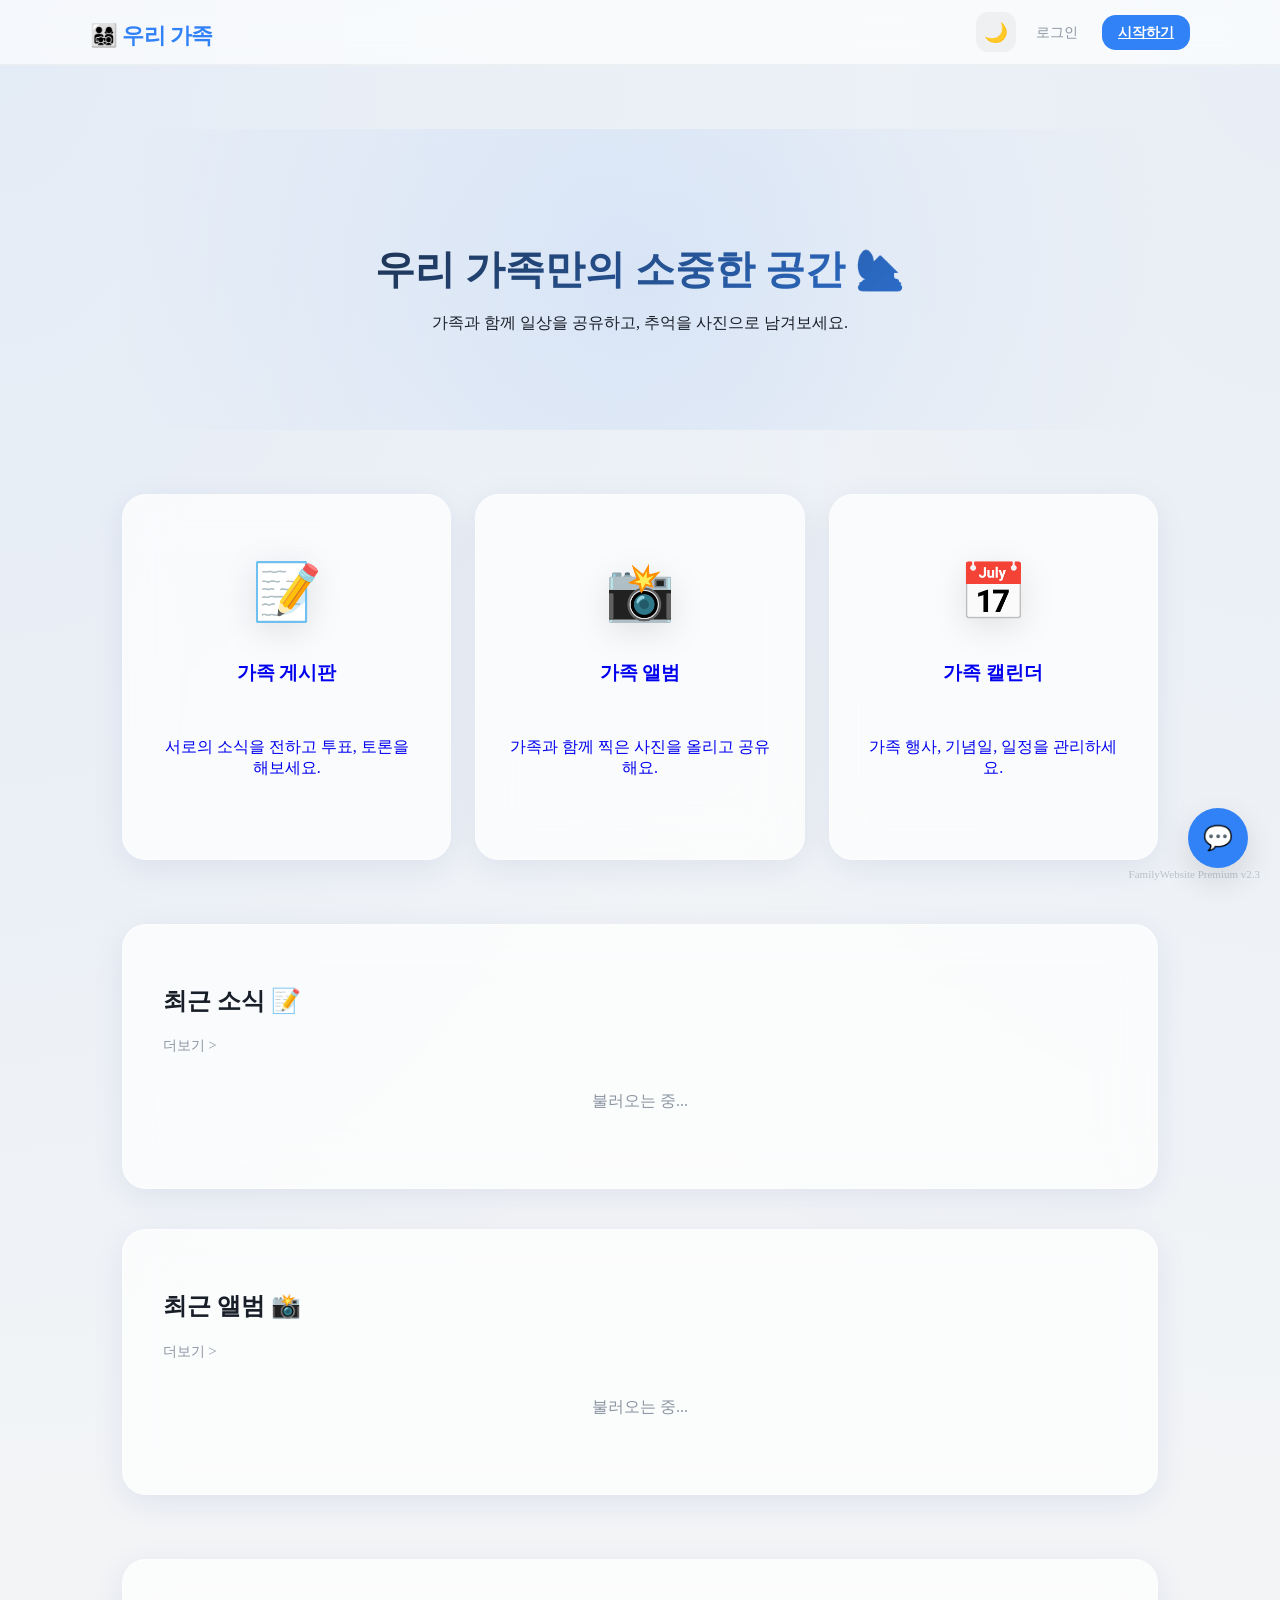
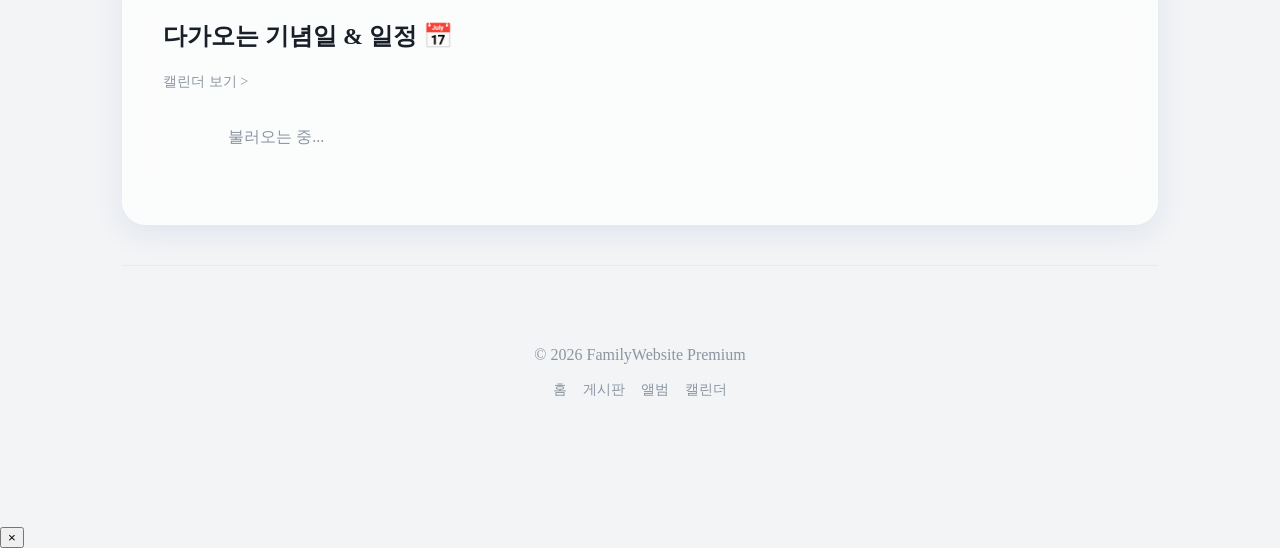
==== static/index.html @ 24b435a5 "UI: 전체적인 여백 및 레이아웃 개선 (Increased margins and padding for better UI spacing)" ====
<!DOCTYPE html>
<html lang="ko">
<head>
    <meta charset="UTF-8">
    <meta name="viewport" content="width=device-width, initial-scale=1.0">
    <script>
        (function() {
            const savedTheme = localStorage.getItem('theme');
            const systemTheme = window.matchMedia('(prefers-color-scheme: dark)').matches ? 'dark' : 'light';
            document.documentElement.setAttribute('data-theme', savedTheme || systemTheme);
        })();
    </script>
    <title>👨‍👩‍👧‍👦 우리 가족 - 메인</title>
    <link rel="stylesheet" href="style.css?v=2.3">

    <link rel="manifest" href="/manifest.json">
    <meta name="theme-color" content="#3182f6">
    <script src="api.js"></script>
    <script src="components.js" defer></script>
</head>

<body>
    <div id="header-placeholder"></div>


    <div class="page-content-wrapper">
        <main class="toss-main">
            <!-- Hero Section -->
            <section class="hero-banner">
                <h1>우리 가족만의 소중한 공간 🏡</h1>
                <p>가족과 함께 일상을 공유하고, 추억을 사진으로 남겨보세요.</p>
            </section>

            <!-- Feature Quick Links -->
            <section class="feature-grid mb-64">
                <a href="/board.html" class="feature-card">
                    <span class="feature-icon">📝</span>
                    <h3>가족 게시판</h3>
                    <p>서로의 소식을 전하고 투표, 토론을 해보세요.</p>
                </a>
                <a href="/album.html" class="feature-card">
                    <span class="feature-icon">📸</span>
                    <h3>가족 앨범</h3>
                    <p>가족과 함께 찍은 사진을 올리고 공유해요.</p>
                </a>
                <a href="/calendar.html" class="feature-card">
                    <span class="feature-icon">📅</span>
                    <h3>가족 캘린더</h3>
                    <p>가족 행사, 기념일, 일정을 관리하세요.</p>
                </a>
            </section>

            <!-- Dynamic Content Previews -->
            <div class="home-dynamic-row mb-64">
                <!-- Recent Posts -->
                <section class="content-section">
                    <div class="section-header">
                        <h2>최근 소식 📝</h2>
                        <a href="/board.html" class="subtle-link">더보기 ></a>
                    </div>
                    <div id="recent-posts-list" class="post-list">
                        <!-- JS injected -->
                        <p style="color: var(--color-text-tertiary); text-align: center; padding: 20px;">불러오는 중...</p>
                    </div>
                </section>

                <!-- Recent Photos -->
                <section class="content-section">
                    <div class="section-header">
                        <h2>최근 앨범 📸</h2>
                        <a href="/album.html" class="subtle-link">더보기 ></a>
                    </div>
                    <div id="recent-photos-grid">
                        <!-- JS injected -->
                        <p style="grid-column: span 2; color: var(--color-text-tertiary); text-align: center; padding: 20px;">불러오는 중...</p>
                    </div>
                </section>
            </div>

            <!-- Upcoming Anniversaries Section -->
            <section class="content-section section-upcoming">
                <div class="section-header">
                    <h2>다가오는 기념일 & 일정 📅</h2>
                    <a href="/calendar.html" class="subtle-link">캘린더 보기 ></a>
                </div>
                <div id="upcoming-list" style="display: grid; grid-template-columns: repeat(auto-fill, minmax(200px, 1fr)); gap: 16px;">
                    <!-- JS injected -->
                    <p style="color: var(--color-text-tertiary); text-align: center; padding: 20px;">불러오는 중...</p>
                </div>
            </section>
        </main>
        <div id="footer-placeholder"></div>
    </div>


    <script>
        async function loadHomePreviews() {
            try {
                // Load recent posts
                const postsData = await api.get('/posts?page=1');
                const postsList = document.getElementById('recent-posts-list');
                postsList.innerHTML = '';
                postsData.posts.slice(0, 3).forEach(post => {
                    const postItem = document.createElement('a');
                    postItem.href = `/post.html?id=${post.id}`;
                    postItem.className = 'post-item';
                    postItem.style.padding = '12px 16px';
                    postItem.innerHTML = `
                        <div style="font-weight: 600; font-size: 0.95rem; color: var(--color-text-primary);">${post.title}</div>
                        <div style="font-size: 0.8rem; color: var(--color-text-tertiary); margin-top: 4px;">${post.author_nickname} · 댓글 ${post.comments ? post.comments.length : 0}</div>
                    `;
                    postsList.appendChild(postItem);
                });
                if (postsData.posts.length === 0) postsList.innerHTML = '<p style="text-align:center; color:var(--color-text-tertiary);">게시글이 없습니다.</p>';

                // Load recent photos
                const photosData = await api.get('/photos');
                const photosGrid = document.getElementById('recent-photos-grid');
                photosGrid.innerHTML = '';
                photosData.slice(0, 4).forEach(photo => {
                    const img = document.createElement('div');
                    img.style.cssText = `
                        background-image: url('${photo.url}');
                        background-size: cover;
                        background-position: center;
                        height: 120px;
                        border-radius: 12px;
                        box-shadow: var(--shadow-sm);
                    `;
                    photosGrid.appendChild(img);
                });
                if (photosData.length === 0) photosGrid.innerHTML = '<p style="grid-column: span 2; text-align:center; color:var(--color-text-tertiary);">사진이 없습니다.</p>';

                // Load upcoming anniversaries
                const upcomingData = await api.get('/upcoming');
                const upcomingList = document.getElementById('upcoming-list');
                upcomingList.innerHTML = '';
                
                upcomingData.forEach(item => {
                    const card = document.createElement('div');
                    card.className = 'upcoming-card';
                    
                    const dateObj = new Date(item.date);
                    const formattedDate = `${dateObj.getMonth() + 1}월 ${dateObj.getDate()}일`;
                    const dayName = ['일', '월', '화', '수', '목', '금', '토'][dateObj.getDay()];
                    
                    const typeIcon = item.type === 'anniversary' ? '🎂' : '📌';
                    const typeColor = item.type === 'anniversary' ? 'var(--color-red)' : 'var(--color-primary)';
                    const typeLabel = item.type === 'anniversary' ? '기념일' : '일정';
                    const labelClass = item.type === 'anniversary' ? 'label-anniv' : 'label-event';

                    card.innerHTML = `
                        <div class="flex-between">
                            <span class="type-label ${labelClass}">${typeLabel}</span>
                            <span class="upcoming-date">${formattedDate} (${dayName})</span>
                        </div>
                        <div class="upcoming-title">${typeIcon} ${item.title}</div>
                    `;
                    upcomingList.appendChild(card);
                });
                if (upcomingData.length === 0) upcomingList.innerHTML = '<p style="grid-column: 1/-1; text-align:center; color:var(--color-text-tertiary);">다가오는 일정이 없습니다.</p>';

            } catch (error) {
                console.error('Home preview load failed:', error);
            }
        }

        document.addEventListener('DOMContentLoaded', loadHomePreviews);
    </script>
    <script src="auth.js"></script>
    <script src="chatbot.js"></script>
    <script src="shared.js?v=2.3"></script>
    <script>
        if ('serviceWorker' in navigator) {
            window.addEventListener('load', () => {
                navigator.serviceWorker.register('/sw.js').then(reg => {
                    console.log('SW registered:', reg);
                }).catch(err => {
                    console.log('SW reg failed:', err);
                });
            });
        }
    </script>
</body>
</html>
---- static/style.css ----
/* 
  👨‍👩‍👧‍👦 우리 가족 - Premium Toss-Style Design System (Enhanced Glassmorphism)
  Centralized design tokens for consistency and premium aesthetics.
*/

:root {
    /* Colors - Toss Inspired */
    --color-primary: #3182f6;
    --color-primary-hover: #1b64da;
    --color-primary-light: rgba(49, 130, 246, 0.1);
    
    --color-text-primary: #191f28;
    --color-text-secondary: #4e5968;
    --color-text-tertiary: #8b95a1;
    --color-text-quaternary: #b0b8c1;
    
    --color-bg-base: #f2f4f6;
    --color-bg-card: rgba(255, 255, 255, 0.7);
    --color-bg-header: rgba(255, 255, 255, 0.65);
    --color-bg-input: rgba(249, 250, 251, 0.8);
    --color-bg-chat-messages: rgba(248, 250, 252, 0.8);
    
    --color-border-light: rgba(0, 0, 0, 0.04);
    --color-border-medium: rgba(0, 0, 0, 0.08);
    --color-border-glass: rgba(255, 255, 255, 0.5);
    
    --color-red: #f04452;
    --color-green: #37b24d;

    /* Glassmorphism Props */
    --glass-blur: 24px;
    --glass-shadow: 0 8px 32px 0 rgba(31, 38, 135, 0.08);
    --glass-border: 1px solid rgba(255, 255, 255, 0.4);

    /* Shadows */
    --shadow-sm: 0 2px 4px rgba(0, 0, 0, 0.05);
    --shadow-md: 0 8px 16px rgba(0, 0, 0, 0.08);
    --shadow-lg: 0 12px 32px rgba(0, 0, 0, 0.12);

    /* Radii */
    --radius-sm: 8px;
    --radius-md: 14px;
    --radius-lg: 24px;
    --radius-full: 9999px;

    /* Spacing */
    --spacing-xs: 4px;
    --spacing-sm: 8px;
    --spacing-md: 24px;
    --spacing-lg: 32px;
    --spacing-xl: 64px;

    /* Transitions */
    --transition-base: all 0.2s cubic-bezier(0.4, 0, 0.2, 1);
    --transition-smooth: all 0.4s cubic-bezier(0.2, 0.8, 0.2, 1);
    --transition-theme: background 0.4s ease, border-color 0.4s ease, color 0.4s ease;
}

/* Theme Selectors */
[data-theme='dark'] {
    color-scheme: dark;
    --color-text-primary: #f2f4f6;

    --color-text-secondary: #adb5bd;
    --color-text-tertiary: #8b95a1;
    --color-text-quaternary: #4e5968;
    
    --color-bg-base: #0f1012;
    --color-bg-card: #1c1d21;
    --color-bg-header: rgba(15, 16, 18, 0.85);
    --color-bg-input: #27282b;
    --color-bg-chat-messages: #1c1d21;
    --color-bg-alt: #2c2d31;
    
    --color-border-light: rgba(255, 255, 255, 0.08);
    --color-border-medium: rgba(255, 255, 255, 0.12);
    --color-border-glass: rgba(255, 255, 255, 0.1);

    
    --glass-border: 1px solid rgba(255, 255, 255, 0.08);
    --glass-shadow: 0 8px 32px 0 rgba(0, 0, 0, 0.4);

    --shadow-sm: 0 2px 4px rgba(0, 0, 0, 0.3);
    --shadow-md: 0 12px 24px rgba(0, 0, 0, 0.5);
    --shadow-lg: 0 20px 48px rgba(0, 0, 0, 0.6);

    --color-bg-alt: #1c1d21;
}


body {
    font-family: 'Pretendard', -apple-system, BlinkMacSystemFont, inherit;
    margin: 0;
    color: var(--color-text-primary);
    background-color: var(--color-bg-base);
    background-image: 
        radial-gradient(at 0% 0%, rgba(49, 130, 246, 0.08) 0px, transparent 50%),
        radial-gradient(at 100% 0%, rgba(49, 130, 246, 0.05) 0px, transparent 50%);
    min-height: 100vh;
    display: flex;
    flex-direction: column;
    transition: var(--transition-theme);
}

/* --- Glassmorphism Effect --- */
.glass {
    background-color: var(--color-bg-card);
    backdrop-filter: blur(var(--glass-blur));
    -webkit-backdrop-filter: blur(var(--glass-blur));
    border: var(--glass-border);
    box-shadow: var(--glass-shadow);
}

.content-section {
    padding: 40px;
    margin-bottom: 40px;
}

.content-section, .feature-card, .post-item, .modal-content, .chatbot-window, .upcoming-card {
    background-color: var(--color-bg-card) !important;
    backdrop-filter: blur(var(--glass-blur));
    -webkit-backdrop-filter: blur(var(--glass-blur));
    border: var(--glass-border);
    box-shadow: var(--glass-shadow);
    border-radius: var(--radius-lg);
    transition: var(--transition-smooth);
}


/* --- Layout Components --- */
.page-content-wrapper {
    width: 100%;
    max-width: 1100px;
    margin: 0 auto;
    padding: var(--spacing-xl) var(--spacing-lg);
    flex: 1; /* Pushes footer down */
    box-sizing: border-box;
}

.toss-header {
    position: sticky;
    top: 0;
    background-color: var(--color-bg-header);
    backdrop-filter: blur(20px);
    -webkit-backdrop-filter: blur(20px);
    border-bottom: 1px solid var(--color-border-light);
    height: 64px;
    display: flex;
    align-items: center;
    z-index: 1000;
}

.toss-header.scrolled {
    box-shadow: 0 4px 12px rgba(0, 0, 0, 0.05);
    background-color: var(--color-bg-header);
    border-bottom: 1px solid var(--color-border-medium);
}

[data-theme='dark'] .toss-header.scrolled {
    box-shadow: 0 4px 12px rgba(0, 0, 0, 0.3);
}


.header-inner {
    width: 100%;
    max-width: 1100px;
    margin: 0 auto;
    padding: 0 var(--spacing-md);
    display: flex;
    justify-content: space-between;
    align-items: center;
}

.logo a {
    font-size: 1.4rem;
    font-weight: 800;
    color: var(--color-primary);
    text-decoration: none;
    letter-spacing: -0.03em;
}

/* --- UI Components --- */
.hero-banner {
    padding: 80px 32px;
    text-align: center;
    margin-bottom: 64px;
    border-radius: var(--radius-lg);
    background: radial-gradient(circle at center, var(--color-primary-light), transparent);
}

.hero-banner h1 {
    font-size: 2.5rem;
    margin-bottom: 16px;
    background: linear-gradient(135deg, var(--color-text-primary) 0%, var(--color-primary) 100%);
    background-clip: text;
    -webkit-background-clip: text;
    -webkit-text-fill-color: transparent;
}

.section-header-border {
    margin-bottom: 32px;
    border-bottom: 1px solid var(--color-border-light);
    padding-bottom: 24px;
}

.album-grid {
    display: grid;
    grid-template-columns: repeat(auto-fill, minmax(280px, 1fr));
    gap: 24px;
}

.feature-grid {
    display: grid;
    grid-template-columns: repeat(3, 1fr);
    gap: 24px;
}

.feature-card {
    padding: var(--spacing-xl) var(--spacing-lg);
    text-align: center;
    text-decoration: none;
    display: flex;
    flex-direction: column;
    align-items: center;
    gap: 16px;
}

.feature-card:hover {
    transform: translateY(-10px) scale(1.02);
    box-shadow: var(--shadow-lg);
    background-color: var(--color-primary-light) !important;
}


.feature-icon {
    font-size: 3.5rem;
    filter: drop-shadow(0 8px 16px rgba(0,0,0,0.1));
}

.toss-button {
    padding: 14px 28px;
    border-radius: var(--radius-md);
    font-weight: 700;
    cursor: pointer;
    transition: var(--transition-base);
    border: none;
    font-size: 1rem;
}

.toss-button.primary {
    background-color: var(--color-primary);
    color: #ffffff !important;
}

.toss-button.primary:hover {
    background-color: var(--color-primary-hover);
    transform: translateY(-2px);
    box-shadow: 0 4px 12px var(--color-primary-light);
}


.post-item {
    padding: 20px 24px;
    margin-bottom: 12px;
    display: block;
    text-decoration: none;
    color: inherit;
}

.post-item:hover {
    transform: translateX(8px);
    background-color: var(--color-primary-light) !important;
}


/* --- Chatbot Premium --- */
.chatbot-toggler {
    position: fixed;
    bottom: 32px;
    right: 32px;
    width: 60px;
    height: 60px;
    background: var(--color-primary);
    border-radius: 50%;
    box-shadow: var(--shadow-lg);
    display: flex;
    align-items: center;
    justify-content: center;
    cursor: pointer;
    z-index: 1001;
    transition: var(--transition-smooth);
    border: none;
    font-size: 1.5rem;
}

.chatbot-toggler:hover {
    transform: scale(1.1) rotate(5deg);
}

.chatbot-window {
    position: fixed;
    bottom: 100px;
    right: 32px;
    width: 380px;
    height: 520px;
    z-index: 1002;
    display: flex;
    flex-direction: column;
    overflow: hidden;
    background-color: var(--color-bg-card);
    border-radius: var(--radius-lg);
    border: var(--glass-border);
    box-shadow: var(--shadow-lg);
}

.chat-header {
    padding: 16px 20px;
    background-color: var(--color-primary);
    color: white;
    display: flex;
    justify-content: space-between;
    align-items: center;
    font-weight: 700;
}

.chat-close-btn {
    background: rgba(255, 255, 255, 0.2);
    border: none;
    color: white;
    width: 28px;
    height: 28px;
    border-radius: 50%;
    cursor: pointer;
    display: flex;
    align-items: center;
    justify-content: center;
    font-size: 1.2rem;
    transition: var(--transition-base);
}

.chat-close-btn:hover {
    background: rgba(255, 255, 255, 0.3);
}

.chat-messages {
    flex: 1;
    padding: 20px;
    overflow-y: auto;
    display: flex;
    flex-direction: column;
    gap: 12px;
}

.message {
    max-width: 80%;
    padding: 10px 14px;
    border-radius: 18px;
    font-size: 0.95rem;
}

.message.user {
    align-self: flex-end;
    background-color: var(--color-primary);
    color: white;
    border-bottom-right-radius: 4px;
}

.message.bot {
    align-self: flex-start;
    background-color: var(--color-bg-alt);
    color: var(--color-text-primary);
    border-bottom-left-radius: 4px;
}

.chat-input-form {
    padding: 16px;
    display: flex;
    gap: 8px;
    border-top: 1px solid var(--color-border-light);
}

.chat-input-form input {
    flex: 1;
    padding: 10px 14px;
    border-radius: var(--radius-full);
    border: 1px solid var(--color-border-medium);
    background-color: var(--color-bg-input);
    color: var(--color-text-primary);
    outline: none;
}

.chat-input-form button {
    width: 36px;
    height: 36px;
    border-radius: 50%;
    border: none;
    background-color: var(--color-primary);
    color: white;
    cursor: pointer;
    display: flex;
    align-items: center;
    justify-content: center;
}


/* --- Footer --- */
.toss-footer {
    padding: var(--spacing-xl) 0;
    margin-top: auto;
    border-top: 1px solid var(--color-border-light);
    color: var(--color-text-tertiary);
    text-align: center;
}

.footer-inner {
    max-width: 1100px;
    margin: 0 auto;
    padding: 0 var(--spacing-md);
}

.footer-links {
    margin-top: 12px;
    display: flex;
    justify-content: center;
    gap: 16px;
}

.footer-links a {
    color: var(--color-text-tertiary);
    text-decoration: none;
    font-size: 0.9rem;
}

.footer-links a:hover {
    color: var(--color-primary);
}

/* --- Misc Utilities --- */
.toss-input {
    width: 100%;
    padding: 14px 16px;
    border-radius: var(--radius-md);
    border: 1px solid var(--color-border-medium);
    background-color: var(--color-bg-input);
    color: var(--color-text-primary);
    font-size: 1rem;
    transition: var(--transition-base);
    box-sizing: border-box;
}

.toss-input:focus {
    outline: none;
    border-color: var(--color-primary);
    box-shadow: 0 0 0 3px var(--color-primary-light);
}

.empty-state {
    text-align: center;
    color: var(--color-text-tertiary);
    padding: 60px;
    background-color: var(--color-bg-card);
    border-radius: var(--radius-lg);
    border: var(--glass-border);
}

/* --- Upcoming Cards --- */
.upcoming-card {
    padding: 24px;
    display: flex;
    flex-direction: column;
    gap: 8px;
}

/* --- Profile Specific --- */
.profile-card {
    background-color: var(--color-bg-card);
    padding: 64px 48px;
    border-radius: var(--radius-lg);
}

/* --- Modals & Overlays --- */
.modal-overlay {
    position: fixed;
    top: 0;
    left: 0;
    width: 100%;
    height: 100%;
    background-color: rgba(0, 0, 0, 0.4);
    backdrop-filter: blur(4px);
    display: none;
    align-items: center;
    justify-content: center;
    z-index: 2000;
    animation: fadeIn 0.2s ease-out;
}

.modal-content {
    width: 90%;
    max-width: 500px;
    padding: 32px;
    background-color: var(--color-bg-card);
    border-radius: var(--radius-lg);
    box-shadow: var(--shadow-lg);
    position: relative;
    max-height: 90vh;
    overflow-y: auto;
}

@keyframes fadeIn {
    from { opacity: 0; }
    to { opacity: 1; }
}

/* --- Navigation & Header Utils --- */
.nav-right {
    display: flex;
    align-items: center;
    gap: 12px;
}

.header-user-info {
    display: flex;
    align-items: center;
    gap: 16px;
}

/* --- Spacing & Flex Utilities --- */
.flex-center { display: flex; align-items: center; justify-content: center; }
.flex-between { display: flex; align-items: center; justify-content: space-between; }
.flex-column { display: flex; flex-direction: column; }
.gap-8 { gap: 8px; }
.gap-16 { gap: 16px; }
.gap-24 { gap: 24px; }

.mt-8 { margin-top: 8px; }
.mt-16 { margin-top: 16px; }
.mt-24 { margin-top: 24px; }
.mt-40 { margin-top: 40px; }
.mb-8 { margin-bottom: 8px; }
.mb-16 { margin-bottom: 16px; }
.mb-24 { margin-bottom: 24px; }
.mb-32 { margin-bottom: 32px; }
.mb-40 { margin-bottom: 40px; }
.mb-48 { margin-bottom: 48px; }
.mb-64 { margin-bottom: 64px; }
.mt-48 { margin-top: 48px; }
.mt-64 { margin-top: 64px; }

.text-center { text-align: center; }
.w-full { width: 100%; }
.subtle-link { 
    color: var(--color-text-tertiary);
    text-decoration: none;
    font-size: 0.9rem;
    font-weight: 500;
    transition: var(--transition-base);
}
.subtle-link:hover { color: var(--color-primary); }

/* --- Components Modals --- */
.modal {
    position: fixed;
    top: 0;
    left: 0;
    width: 100%;
    height: 100%;
    background: rgba(0, 0, 0, 0.5);
    backdrop-filter: blur(8px);
    display: none;
    align-items: center;
    justify-content: center;
    z-index: 1000;
}

/* --- Header Specific --- */
.user-greeting { font-size: 0.9rem; color: var(--color-text-secondary); }
.logout-btn { padding: 6px 12px !important; font-size: 0.85rem !important; background-color: var(--color-border-medium) !important; color: var(--color-text-primary) !important; }
.start-btn { padding: 8px 16px !important; font-size: 0.9rem !important; }
.mr-12 { margin-right: 12px; }

/* --- Calendar Module --- */
.calendar-grid {
    display: grid;
    grid-template-columns: repeat(7, 1fr);
    gap: 2px;
    background-color: var(--color-border-light);
    border: 1px solid var(--color-border-light);
    border-radius: var(--radius-lg);
    overflow: hidden;
    box-shadow: var(--shadow-sm);
}
.day-header {
    background-color: var(--color-bg-input);
    padding: 12px;
    text-align: center;
    font-weight: 600;
    font-size: 0.85rem;
    color: var(--color-text-secondary);
}
.day-cell {
    background-color: var(--color-bg-card);
    min-height: 120px;
    padding: 8px;
    transition: var(--transition-base);
    cursor: pointer;
}
.day-cell:hover { background-color: var(--color-primary-light); }
.day-cell.today { background-color: var(--color-primary-light); }
.day-cell.today .day-num { color: var(--color-primary); font-weight: 800; }
.day-num { font-size: 0.95rem; font-weight: 600; margin-bottom: 6px; display: block; }
.day-cell.sat .day-num { color: #3182f6; }
.day-cell.sun .day-num { color: var(--color-red); }
.day-cell.other-month { opacity: 0.3; }

.event-tag {
    font-size: 0.75rem;
    padding: 3px 6px;
    border-radius: 4px;
    color: white;
    margin-bottom: 2px;
    white-space: nowrap;
    overflow: hidden;
    text-overflow: ellipsis;
    font-weight: 500;
}

.pt-24 { padding-top: 24px; }

.label-anniv { font-size: 0.8rem; font-weight: 600; color: var(--color-red); background: rgba(240, 68, 82, 0.1); padding: 2px 8px; border-radius: 6px; }
.label-event { font-size: 0.8rem; font-weight: 600; color: var(--color-primary); background: var(--color-primary-light); padding: 2px 8px; border-radius: 6px; }
.upcoming-date { font-size: 0.85rem; color: var(--color-text-tertiary); }
.upcoming-title { font-weight: 700; color: var(--color-text-primary); margin-top: 4px; }

/* --- Album Module --- */
.photo-grid {
    display: grid;
    grid-template-columns: repeat(auto-fill, minmax(280px, 1fr));
    gap: 24px;
}
.photo-card {
    background: var(--color-bg-card);
    border-radius: var(--radius-lg);
    overflow: hidden;
    box-shadow: var(--shadow-sm);
    position: relative;
    transition: var(--transition-smooth);
    cursor: pointer;
    border: 1px solid var(--color-border-light);
}
.photo-card:hover {
    transform: translateY(-6px);
    box-shadow: var(--shadow-lg);
}
.photo-card img {
    width: 100%;
    height: 240px;
    object-fit: cover;
    display: block;
}
.photo-card .info {
    padding: 16px;
    font-size: 0.9rem;
    color: var(--color-text-secondary);
    background: var(--color-bg-card);
    display: flex;
    justify-content: space-between;
    align-items: center;
}
.delete-btn {
    position: absolute;
    top: 12px;
    right: 12px;
    background: var(--color-bg-card);
    border: 1px solid var(--color-border-light);
    border-radius: 8px;
    color: var(--color-red);
    cursor: pointer;
    padding: 6px 10px;
    font-weight: 700;
    font-size: 0.75rem;
    opacity: 0;
    transition: var(--transition-base);
    box-shadow: var(--shadow-sm);
    z-index: 10;
}
.photo-card:hover .delete-btn { opacity: 1; }

/* --- Profile Module --- */
.profile-container { max-width: 600px; margin: 0 auto; }
.avatar-section {
    display: flex;
    flex-direction: column;
    align-items: center;
    margin-bottom: 40px;
    position: relative;
}
.avatar-circle {
    width: 140px;
    height: 140px;
    border-radius: 50%;
    overflow: hidden;
    background-color: var(--color-bg-base);
    border: 4px solid var(--color-border-glass);
    box-shadow: var(--shadow-md);
    margin-bottom: 20px;
    display: flex;
    align-items: center;
    justify-content: center;
    position: relative;
}
.avatar-circle img { width: 100%; height: 100%; object-fit: cover; }
.avatar-edit-overlay {
    position: absolute;
    bottom: 0;
    right: 0;
    background: var(--color-primary);
    width: 40px;
    height: 40px;
    border-radius: 50%;
    display: flex;
    align-items: center;
    justify-content: center;
    color: white;
    font-size: 1.25rem;
    cursor: pointer;
    box-shadow: var(--shadow-md);
    border: 2px solid var(--color-bg-card);
    transition: var(--transition-base);
}
.avatar-edit-overlay:hover { transform: scale(1.1); background-color: var(--color-primary-hover); }

/* --- Search UI --- */
.search-wrapper { position: relative; width: 240px; }
.search-icon { position: absolute; left: 14px; top: 12px; color: var(--color-text-quaternary); pointer-events: none; }
.search-input-pl { padding-left: 40px !important; height: 44px !important; font-size: 0.95rem !important; }

.items-end { align-items: flex-end; }

.post-title { font-size: 1.15rem; margin-bottom: 8px; color: var(--color-text-primary); font-weight: 700; }
.font-small { font-size: 0.85rem; }
.color-tertiary { color: var(--color-text-tertiary); }
.author-label { font-weight: 600; color: var(--color-text-secondary); }
.post-thumbnail { width: 80px; height: 80px; object-fit: cover; border-radius: 12px; margin-left: 20px; border: 1px solid var(--color-border-light); }

.form-label { font-weight: 700; margin-bottom: 12px; display: block; }

.auth-wrapper { max-width: 400px; margin: 60px auto; text-align: center; }
.auth-card { background: var(--color-bg-card); padding: 40px; border-radius: var(--radius-lg); box-shadow: var(--shadow-lg); border: 1px solid var(--color-border-light); backdrop-filter: blur(var(--glass-blur)); }
.divider { color: var(--color-border-medium); margin: 0 8px; }
.items-start { align-items: flex-start; }
.mr-12 { margin-right: 12px; }

.form-label-auth { font-weight: 700; margin-bottom: 8px; display: block; font-size: 0.9rem; }
.text-left { text-align: left; }

/* --- Responsive --- */
@media (max-width: 768px) {
    .feature-grid { grid-template-columns: 1fr; }
    .hero-banner h1 { font-size: 1.8rem; }
    .page-content-wrapper { padding: var(--spacing-lg) var(--spacing-sm); }
}
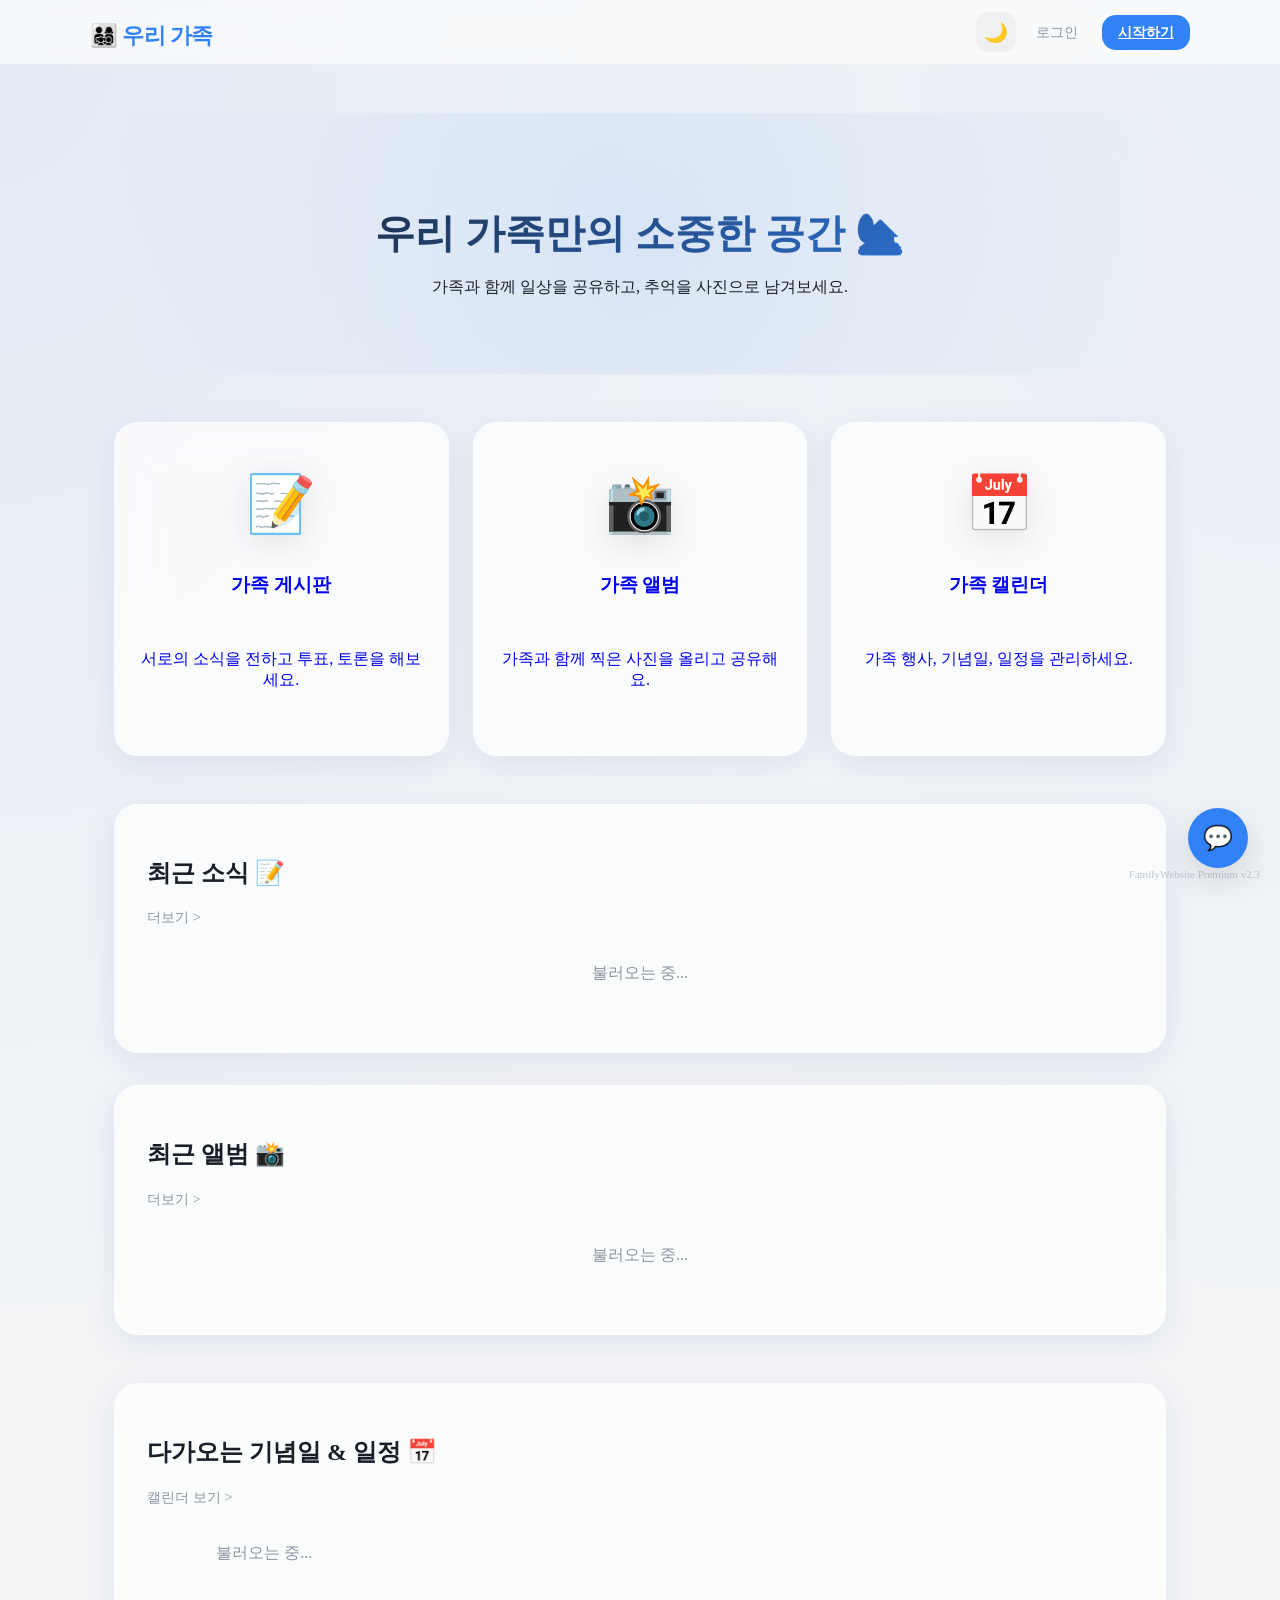
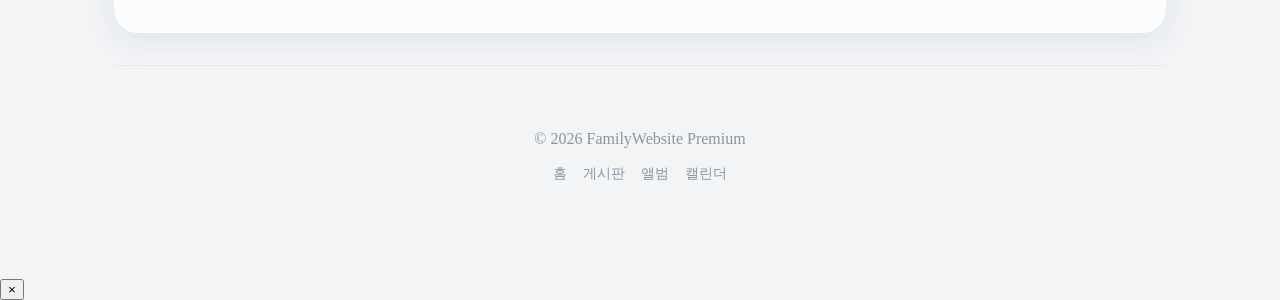
==== commit a428ce86: "UI: 과도한 여백 축소 및 시각 보정, 캐시 문제 해결(v2.4), README 보강" ====
--- a/static/index.html
+++ b/static/index.html
@@ -11,7 +11,7 @@
         })();
     </script>
     <title>👨‍👩‍👧‍👦 우리 가족 - 메인</title>
-    <link rel="stylesheet" href="style.css?v=2.3">
+    <link rel="stylesheet" href="style.css?v=2.4">
 
     <link rel="manifest" href="/manifest.json">
     <meta name="theme-color" content="#3182f6">
@@ -32,7 +32,7 @@
             </section>
 
             <!-- Feature Quick Links -->
-            <section class="feature-grid mb-64">
+            <section class="feature-grid mb-48">
                 <a href="/board.html" class="feature-card">
                     <span class="feature-icon">📝</span>
                     <h3>가족 게시판</h3>
@@ -51,7 +51,7 @@
             </section>
 
             <!-- Dynamic Content Previews -->
-            <div class="home-dynamic-row mb-64">
+            <div class="home-dynamic-row mb-48">
                 <!-- Recent Posts -->
                 <section class="content-section">
                     <div class="section-header">
@@ -169,7 +169,7 @@
     </script>
     <script src="auth.js"></script>
     <script src="chatbot.js"></script>
-    <script src="shared.js?v=2.3"></script>
+    <script src="shared.js?v=2.4"></script>
     <script>
         if ('serviceWorker' in navigator) {
             window.addEventListener('load', () => {
--- a/static/style.css
+++ b/static/style.css
@@ -46,9 +46,9 @@
     /* Spacing */
     --spacing-xs: 4px;
     --spacing-sm: 8px;
-    --spacing-md: 24px;
-    --spacing-lg: 32px;
-    --spacing-xl: 64px;
+    --spacing-md: 16px;
+    --spacing-lg: 24px;
+    --spacing-xl: 48px;
 
     /* Transitions */
     --transition-base: all 0.2s cubic-bezier(0.4, 0, 0.2, 1);
@@ -112,8 +112,8 @@
 }
 
 .content-section {
-    padding: 40px;
-    margin-bottom: 40px;
+    padding: 32px;
+    margin-bottom: 32px;
 }
 
 .content-section, .feature-card, .post-item, .modal-content, .chatbot-window, .upcoming-card {
@@ -181,9 +181,9 @@
 
 /* --- UI Components --- */
 .hero-banner {
-    padding: 80px 32px;
+    padding: 60px 24px;
     text-align: center;
-    margin-bottom: 64px;
+    margin-bottom: 48px;
     border-radius: var(--radius-lg);
     background: radial-gradient(circle at center, var(--color-primary-light), transparent);
 }
@@ -465,7 +465,7 @@
 
 /* --- Upcoming Cards --- */
 .upcoming-card {
-    padding: 24px;
+    padding: 20px;
     display: flex;
     flex-direction: column;
     gap: 8px;
@@ -474,7 +474,7 @@
 /* --- Profile Specific --- */
 .profile-card {
     background-color: var(--color-bg-card);
-    padding: 64px 48px;
+    padding: 48px 32px;
     border-radius: var(--radius-lg);
 }
 
@@ -542,9 +542,8 @@
 .mb-32 { margin-bottom: 32px; }
 .mb-40 { margin-bottom: 40px; }
 .mb-48 { margin-bottom: 48px; }
-.mb-64 { margin-bottom: 64px; }
+.mt-40 { margin-top: 40px; }
 .mt-48 { margin-top: 48px; }
-.mt-64 { margin-top: 64px; }
 
 .text-center { text-align: center; }
 .w-full { width: 100%; }
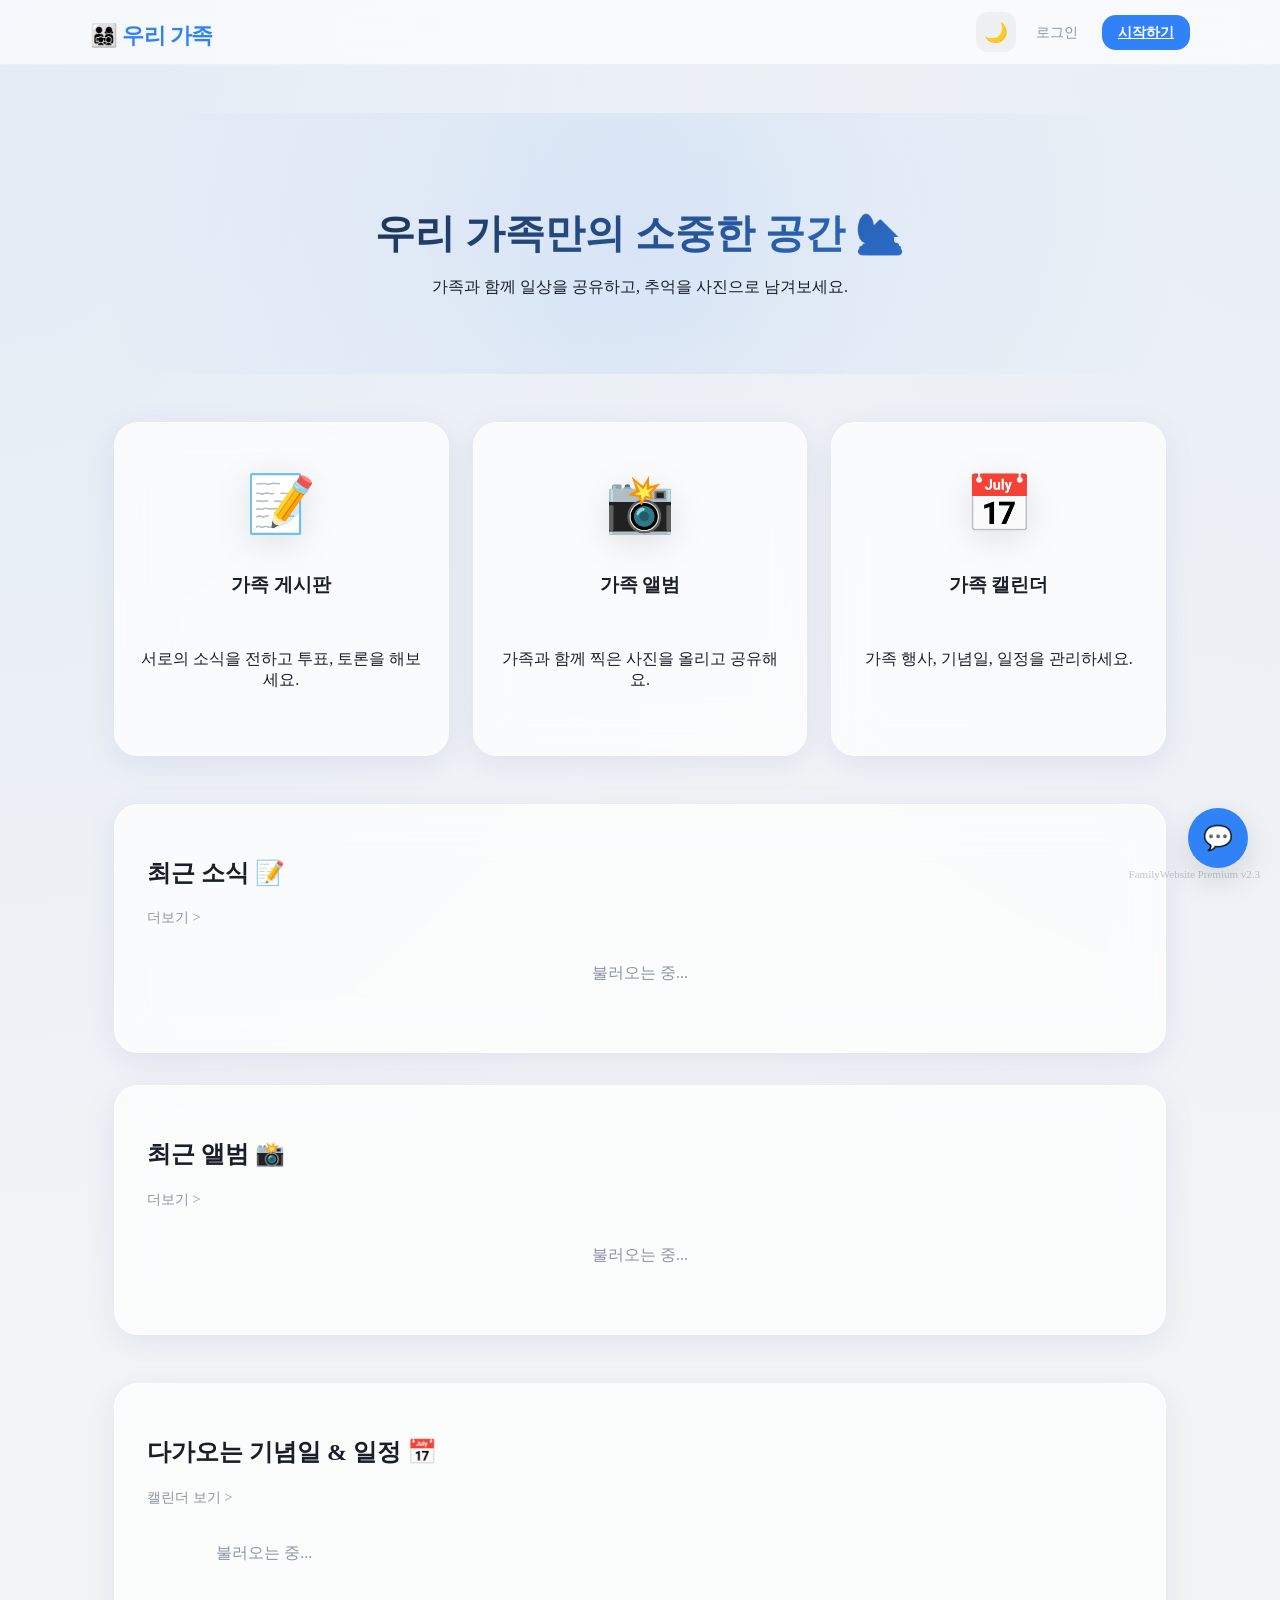
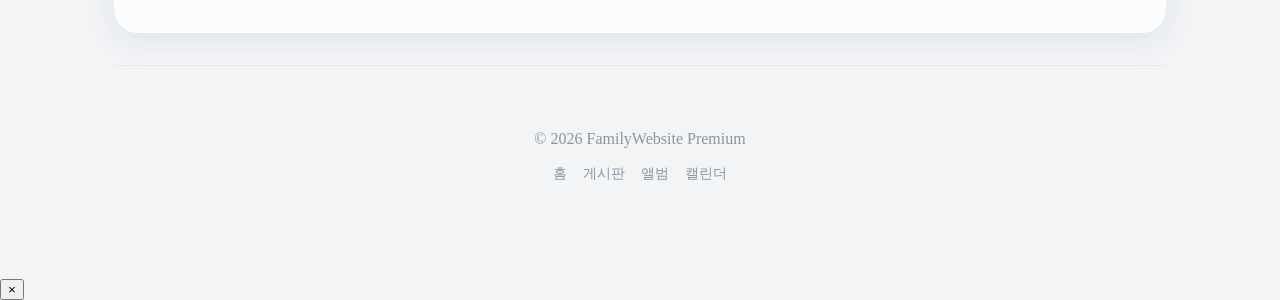
==== commit eca9acd6: "UI: 메뉴 색상 보정 및 캘린더 반복 일정/색상 구분 기능 고도화" ====
--- a/static/index.html
+++ b/static/index.html
@@ -144,10 +144,9 @@
                     const formattedDate = `${dateObj.getMonth() + 1}월 ${dateObj.getDate()}일`;
                     const dayName = ['일', '월', '화', '수', '목', '금', '토'][dateObj.getDay()];
                     
-                    const typeIcon = item.type === 'anniversary' ? '🎂' : '📌';
-                    const typeColor = item.type === 'anniversary' ? 'var(--color-red)' : 'var(--color-primary)';
-                    const typeLabel = item.type === 'anniversary' ? '기념일' : '일정';
-                    const labelClass = item.type === 'anniversary' ? 'label-anniv' : 'label-event';
+                    const typeIcon = item.id.startsWith('h_') ? '🇰🇷' : (item.id.startsWith('a_') ? '🎂' : '📌');
+                    const typeLabel = item.id.startsWith('h_') ? '공휴일' : (item.id.startsWith('a_') ? '기념일' : '일정');
+                    const labelClass = item.id.startsWith('h_') ? 'label-holiday' : (item.id.startsWith('a_') ? 'label-anniv' : 'label-event');
 
                     card.innerHTML = `
                         <div class="flex-between">
--- a/static/style.css
+++ b/static/style.css
@@ -215,7 +215,7 @@
     gap: 24px;
 }
 
-.feature-card {
+.feature-card, .feature-card:visited {
     padding: var(--spacing-xl) var(--spacing-lg);
     text-align: center;
     text-decoration: none;
@@ -223,6 +223,7 @@
     flex-direction: column;
     align-items: center;
     gap: 16px;
+    color: var(--color-text-primary);
 }
 
 .feature-card:hover {
@@ -625,8 +626,9 @@
 
 .pt-24 { padding-top: 24px; }
 
-.label-anniv { font-size: 0.8rem; font-weight: 600; color: var(--color-red); background: rgba(240, 68, 82, 0.1); padding: 2px 8px; border-radius: 6px; }
+.label-anniv { font-size: 0.8rem; font-weight: 600; color: #2ecc71; background: rgba(46, 204, 113, 0.1); padding: 2px 8px; border-radius: 6px; }
 .label-event { font-size: 0.8rem; font-weight: 600; color: var(--color-primary); background: var(--color-primary-light); padding: 2px 8px; border-radius: 6px; }
+.label-holiday { font-size: 0.8rem; font-weight: 600; color: var(--color-red); background: rgba(240, 68, 82, 0.1); padding: 2px 8px; border-radius: 6px; }
 .upcoming-date { font-size: 0.85rem; color: var(--color-text-tertiary); }
 .upcoming-title { font-weight: 700; color: var(--color-text-primary); margin-top: 4px; }
 
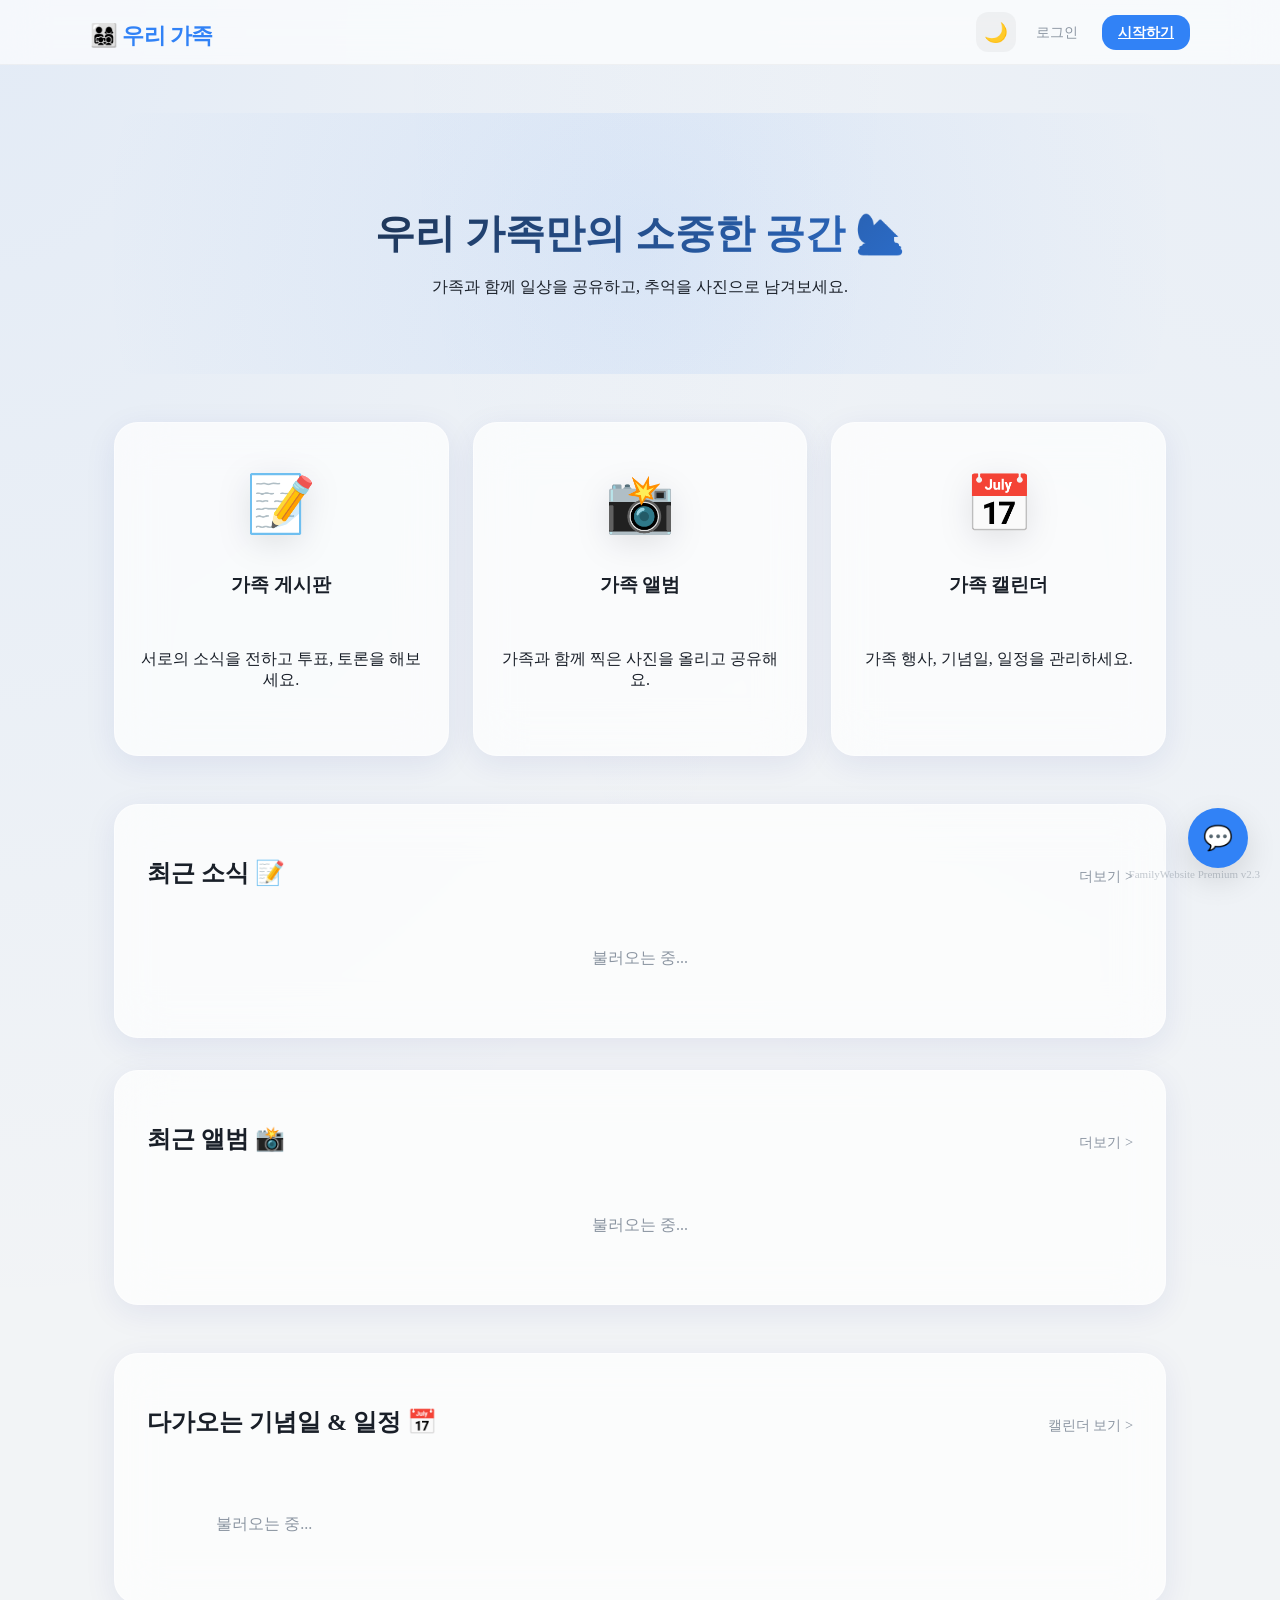
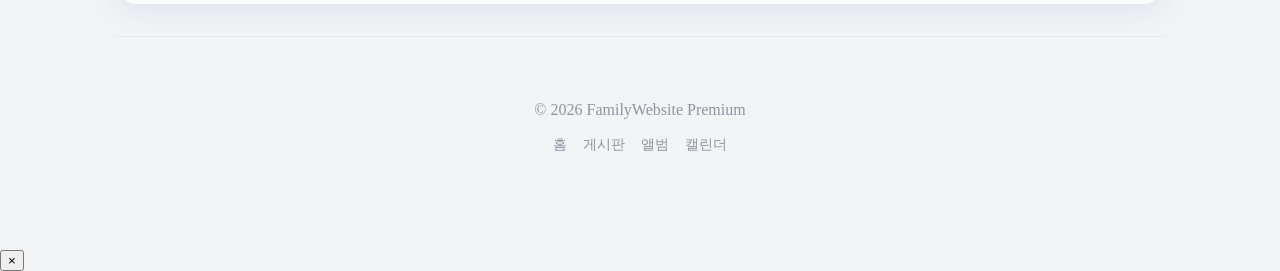
==== commit 500e8b17: "UI: 홈 화면 레이아웃 최적화, 캘린더 날짜 점프 연동 및 챗봇 가이드 강화" ====
--- a/static/index.html
+++ b/static/index.html
@@ -144,9 +144,10 @@
                     const formattedDate = `${dateObj.getMonth() + 1}월 ${dateObj.getDate()}일`;
                     const dayName = ['일', '월', '화', '수', '목', '금', '토'][dateObj.getDay()];
                     
-                    const typeIcon = item.id.startsWith('h_') ? '🇰🇷' : (item.id.startsWith('a_') ? '🎂' : '📌');
-                    const typeLabel = item.id.startsWith('h_') ? '공휴일' : (item.id.startsWith('a_') ? '기념일' : '일정');
-                    const labelClass = item.id.startsWith('h_') ? 'label-holiday' : (item.id.startsWith('a_') ? 'label-anniv' : 'label-event');
+                    const sId = item.id.toString();
+                    const typeIcon = sId.startsWith('h_') ? '🇰🇷' : (sId.startsWith('a_') ? '🎂' : '📌');
+                    const typeLabel = sId.startsWith('h_') ? '공휴일' : (sId.startsWith('a_') ? '기념일' : '일정');
+                    const labelClass = sId.startsWith('h_') ? 'label-holiday' : (sId.startsWith('a_') ? 'label-anniv' : 'label-event');
 
                     card.innerHTML = `
                         <div class="flex-between">
@@ -155,6 +156,9 @@
                         </div>
                         <div class="upcoming-title">${typeIcon} ${item.title}</div>
                     `;
+                    card.onclick = () => {
+                        window.location.href = `/calendar.html?date=${item.date}`;
+                    };
                     upcomingList.appendChild(card);
                 });
                 if (upcomingData.length === 0) upcomingList.innerHTML = '<p style="grid-column: 1/-1; text-align:center; color:var(--color-text-tertiary);">다가오는 일정이 없습니다.</p>';
--- a/static/style.css
+++ b/static/style.css
@@ -197,10 +197,32 @@
     -webkit-text-fill-color: transparent;
 }
 
+.section-header {
+    display: flex;
+    justify-content: space-between;
+    align-items: baseline;
+    margin-bottom: 20px;
+}
+
 .section-header-border {
     margin-bottom: 32px;
     border-bottom: 1px solid var(--color-border-light);
     padding-bottom: 24px;
+}
+
+.post-list, #recent-photos-grid, #upcoming-list {
+    margin-top: 12px;
+}
+
+.upcoming-card {
+    cursor: pointer;
+    transition: transform 0.2s ease, box-shadow 0.2s ease;
+}
+
+.upcoming-card:hover {
+    transform: translateY(-4px);
+    box-shadow: var(--shadow-md);
+    background-color: var(--color-primary-light) !important;
 }
 
 .album-grid {
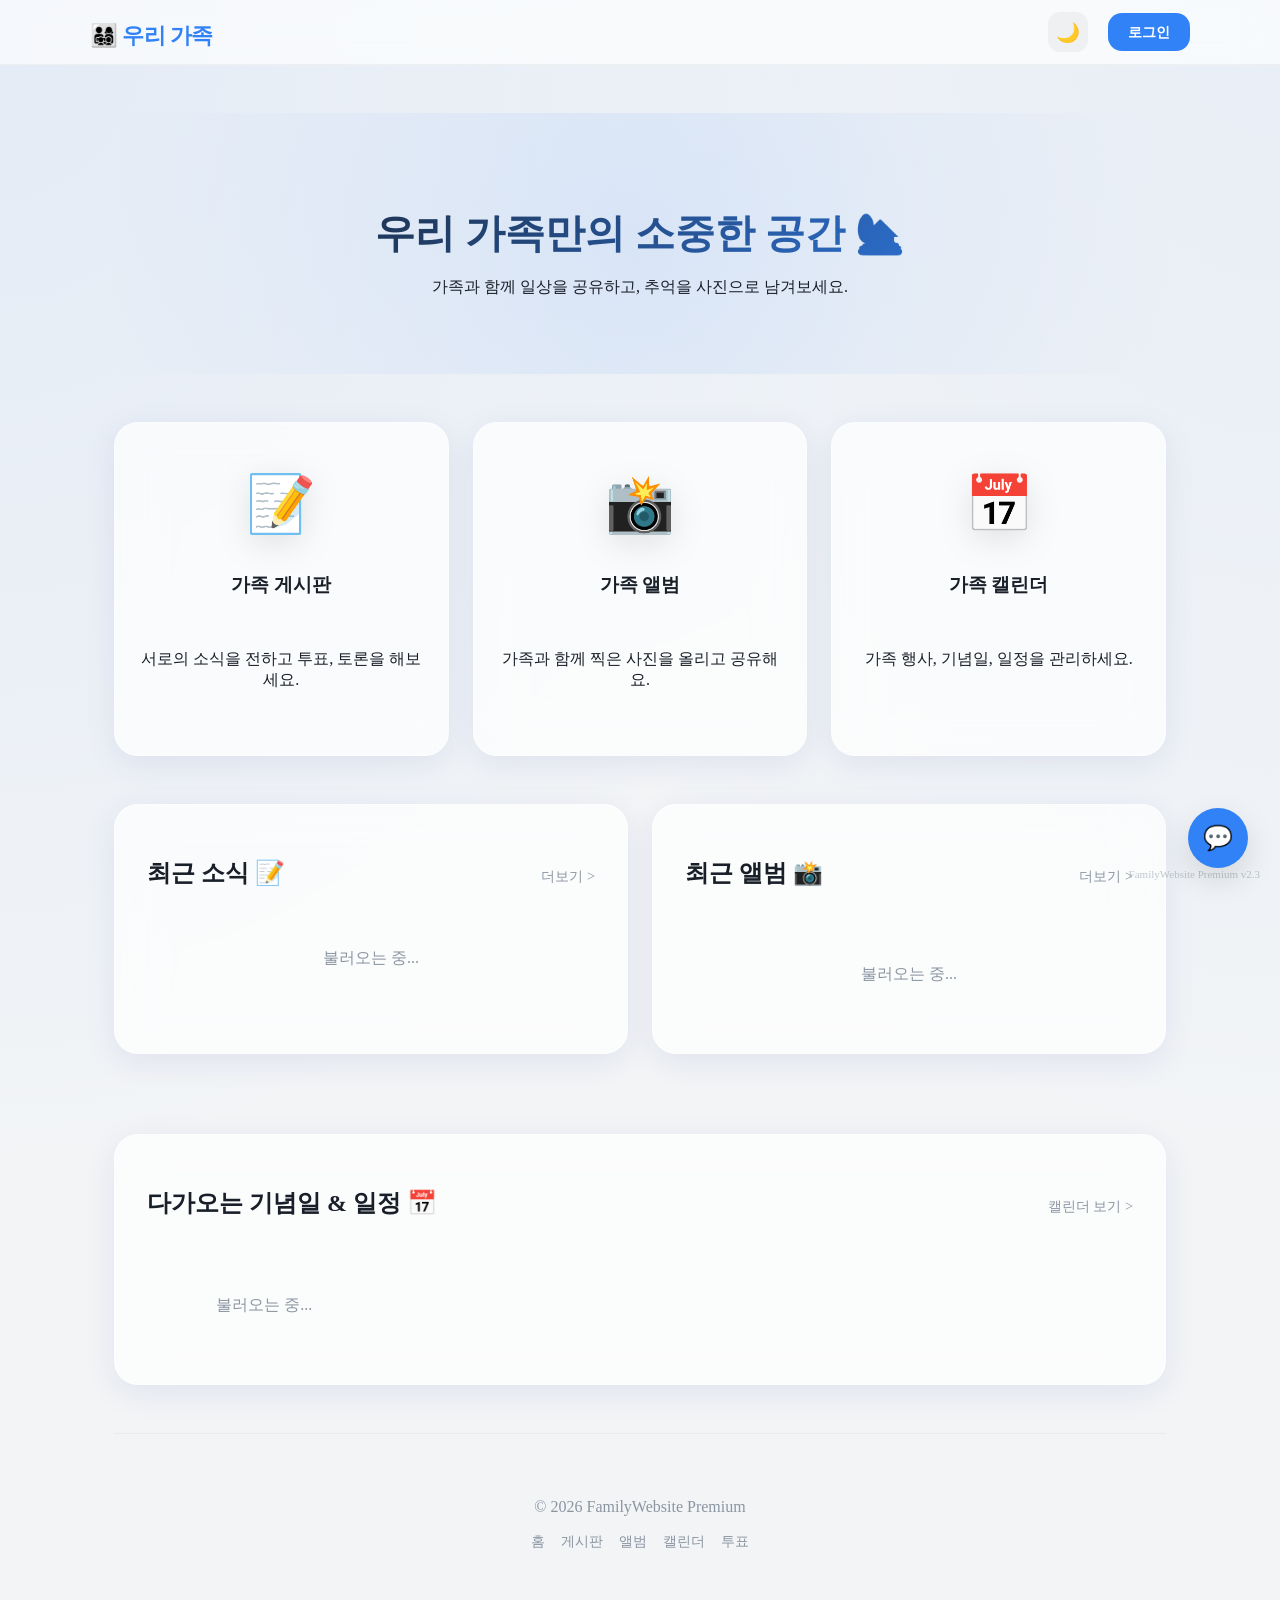
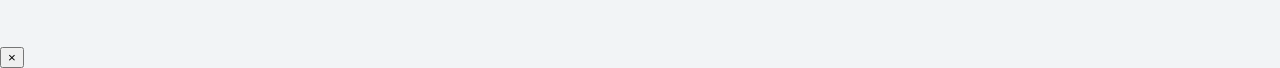
==== commit b6077237: "Refactor: reorganization, UI overhaul, and implement notification/vote features" ====
--- a/static/index.html
+++ b/static/index.html
@@ -11,8 +11,7 @@
         })();
     </script>
     <title>👨‍👩‍👧‍👦 우리 가족 - 메인</title>
-    <link rel="stylesheet" href="style.css?v=2.4">
-
+    <link rel="stylesheet" href="style.css?v=3.0">
     <link rel="manifest" href="/manifest.json">
     <meta name="theme-color" content="#3182f6">
     <script src="api.js"></script>
@@ -21,7 +20,6 @@
 
 <body>
     <div id="header-placeholder"></div>
-
 
     <div class="page-content-wrapper">
         <main class="toss-main">
@@ -59,7 +57,6 @@
                         <a href="/board.html" class="subtle-link">더보기 ></a>
                     </div>
                     <div id="recent-posts-list" class="post-list">
-                        <!-- JS injected -->
                         <p style="color: var(--color-text-tertiary); text-align: center; padding: 20px;">불러오는 중...</p>
                     </div>
                 </section>
@@ -70,28 +67,34 @@
                         <h2>최근 앨범 📸</h2>
                         <a href="/album.html" class="subtle-link">더보기 ></a>
                     </div>
-                    <div id="recent-photos-grid">
-                        <!-- JS injected -->
+                    <div id="recent-photos-grid" style="display: grid; grid-template-columns: repeat(2, 1fr); gap: 12px;">
                         <p style="grid-column: span 2; color: var(--color-text-tertiary); text-align: center; padding: 20px;">불러오는 중...</p>
                     </div>
                 </section>
             </div>
 
             <!-- Upcoming Anniversaries Section -->
-            <section class="content-section section-upcoming">
+            <section class="content-section section-upcoming mb-48">
                 <div class="section-header">
                     <h2>다가오는 기념일 & 일정 📅</h2>
                     <a href="/calendar.html" class="subtle-link">캘린더 보기 ></a>
                 </div>
                 <div id="upcoming-list" style="display: grid; grid-template-columns: repeat(auto-fill, minmax(200px, 1fr)); gap: 16px;">
-                    <!-- JS injected -->
                     <p style="color: var(--color-text-tertiary); text-align: center; padding: 20px;">불러오는 중...</p>
                 </div>
+            </section>
+
+            <!-- Active Votes Preview -->
+            <section class="content-section" id="votes-section" style="display: none;">
+                <div class="section-header">
+                    <h2>진행 중인 투표 🗳️</h2>
+                    <a href="/vote.html" class="subtle-link">전체보기 ></a>
+                </div>
+                <div id="votes-preview"></div>
             </section>
         </main>
         <div id="footer-placeholder"></div>
     </div>
-
 
     <script>
         async function loadHomePreviews() {
@@ -105,10 +108,17 @@
                     postItem.href = `/post.html?id=${post.id}`;
                     postItem.className = 'post-item';
                     postItem.style.padding = '12px 16px';
-                    postItem.innerHTML = `
-                        <div style="font-weight: 600; font-size: 0.95rem; color: var(--color-text-primary);">${post.title}</div>
-                        <div style="font-size: 0.8rem; color: var(--color-text-tertiary); margin-top: 4px;">${post.author_nickname} · 댓글 ${post.comments ? post.comments.length : 0}</div>
-                    `;
+
+                    const titleDiv = document.createElement('div');
+                    titleDiv.style.cssText = 'font-weight: 600; font-size: 0.95rem; color: var(--color-text-primary);';
+                    titleDiv.textContent = post.title;
+                    
+                    const metaDiv = document.createElement('div');
+                    metaDiv.style.cssText = 'font-size: 0.8rem; color: var(--color-text-tertiary); margin-top: 4px;';
+                    metaDiv.textContent = `${post.author_nickname} · 댓글 ${post.comments ? post.comments.length : 0} · ❤️ ${post.like_count || 0}`;
+                    
+                    postItem.appendChild(titleDiv);
+                    postItem.appendChild(metaDiv);
                     postsList.appendChild(postItem);
                 });
                 if (postsData.posts.length === 0) postsList.innerHTML = '<p style="text-align:center; color:var(--color-text-tertiary);">게시글이 없습니다.</p>';
@@ -117,10 +127,11 @@
                 const photosData = await api.get('/photos');
                 const photosGrid = document.getElementById('recent-photos-grid');
                 photosGrid.innerHTML = '';
-                photosData.slice(0, 4).forEach(photo => {
+                const photos = photosData.photos || photosData;
+                (Array.isArray(photos) ? photos : []).slice(0, 4).forEach(photo => {
                     const img = document.createElement('div');
                     img.style.cssText = `
-                        background-image: url('${photo.url}');
+                        background-image: url('${escapeHtml(photo.url)}');
                         background-size: cover;
                         background-position: center;
                         height: 120px;
@@ -129,7 +140,8 @@
                     `;
                     photosGrid.appendChild(img);
                 });
-                if (photosData.length === 0) photosGrid.innerHTML = '<p style="grid-column: span 2; text-align:center; color:var(--color-text-tertiary);">사진이 없습니다.</p>';
+                const photoList = Array.isArray(photos) ? photos : [];
+                if (photoList.length === 0) photosGrid.innerHTML = '<p style="grid-column: span 2; text-align:center; color:var(--color-text-tertiary);">사진이 없습니다.</p>';
 
                 // Load upcoming anniversaries
                 const upcomingData = await api.get('/upcoming');
@@ -149,19 +161,58 @@
                     const typeLabel = sId.startsWith('h_') ? '공휴일' : (sId.startsWith('a_') ? '기념일' : '일정');
                     const labelClass = sId.startsWith('h_') ? 'label-holiday' : (sId.startsWith('a_') ? 'label-anniv' : 'label-event');
 
-                    card.innerHTML = `
-                        <div class="flex-between">
-                            <span class="type-label ${labelClass}">${typeLabel}</span>
-                            <span class="upcoming-date">${formattedDate} (${dayName})</span>
-                        </div>
-                        <div class="upcoming-title">${typeIcon} ${item.title}</div>
-                    `;
-                    card.onclick = () => {
-                        window.location.href = `/calendar.html?date=${item.date}`;
-                    };
+                    const labelSpan = document.createElement('span');
+                    labelSpan.className = `type-label ${labelClass}`;
+                    labelSpan.textContent = typeLabel;
+
+                    const dateSpan = document.createElement('span');
+                    dateSpan.className = 'upcoming-date';
+                    dateSpan.textContent = `${formattedDate} (${dayName})`;
+
+                    const topRow = document.createElement('div');
+                    topRow.className = 'flex-between';
+                    topRow.appendChild(labelSpan);
+                    topRow.appendChild(dateSpan);
+
+                    const titleDiv = document.createElement('div');
+                    titleDiv.className = 'upcoming-title';
+                    titleDiv.textContent = `${typeIcon} ${item.title}`;
+
+                    card.appendChild(topRow);
+                    card.appendChild(titleDiv);
+                    card.onclick = () => { window.location.href = `/calendar.html?date=${item.date}`; };
                     upcomingList.appendChild(card);
                 });
                 if (upcomingData.length === 0) upcomingList.innerHTML = '<p style="grid-column: 1/-1; text-align:center; color:var(--color-text-tertiary);">다가오는 일정이 없습니다.</p>';
+
+                // Load active votes
+                try {
+                    const votes = await api.get('/votes');
+                    const activeVotes = votes.filter(v => v.is_active);
+                    if (activeVotes.length > 0) {
+                        document.getElementById('votes-section').style.display = 'block';
+                        const preview = document.getElementById('votes-preview');
+                        preview.innerHTML = '';
+                        activeVotes.slice(0, 2).forEach(vote => {
+                            const card = document.createElement('a');
+                            card.href = '/vote.html';
+                            card.className = 'post-item';
+                            card.style.padding = '16px';
+                            
+                            const titleEl = document.createElement('div');
+                            titleEl.style.cssText = 'font-weight: 600; font-size: 0.95rem; color: var(--color-text-primary);';
+                            titleEl.textContent = `🗳️ ${vote.title}`;
+                            
+                            const metaEl = document.createElement('div');
+                            metaEl.style.cssText = 'font-size: 0.8rem; color: var(--color-text-tertiary); margin-top: 4px;';
+                            metaEl.textContent = `${vote.author_nickname} · ${vote.total_responses}명 참여`;
+                            
+                            card.appendChild(titleEl);
+                            card.appendChild(metaEl);
+                            preview.appendChild(card);
+                        });
+                    }
+                } catch (e) {}
 
             } catch (error) {
                 console.error('Home preview load failed:', error);
@@ -172,7 +223,7 @@
     </script>
     <script src="auth.js"></script>
     <script src="chatbot.js"></script>
-    <script src="shared.js?v=2.4"></script>
+    <script src="shared.js?v=3.0"></script>
     <script>
         if ('serviceWorker' in navigator) {
             window.addEventListener('load', () => {
--- a/static/style.css
+++ b/static/style.css
@@ -8,22 +8,22 @@
     --color-primary: #3182f6;
     --color-primary-hover: #1b64da;
     --color-primary-light: rgba(49, 130, 246, 0.1);
-    
+
     --color-text-primary: #191f28;
     --color-text-secondary: #4e5968;
     --color-text-tertiary: #8b95a1;
     --color-text-quaternary: #b0b8c1;
-    
+
     --color-bg-base: #f2f4f6;
     --color-bg-card: rgba(255, 255, 255, 0.7);
     --color-bg-header: rgba(255, 255, 255, 0.65);
     --color-bg-input: rgba(249, 250, 251, 0.8);
     --color-bg-chat-messages: rgba(248, 250, 252, 0.8);
-    
+
     --color-border-light: rgba(0, 0, 0, 0.04);
     --color-border-medium: rgba(0, 0, 0, 0.08);
     --color-border-glass: rgba(255, 255, 255, 0.5);
-    
+
     --color-red: #f04452;
     --color-green: #37b24d;
 
@@ -64,27 +64,24 @@
     --color-text-secondary: #adb5bd;
     --color-text-tertiary: #8b95a1;
     --color-text-quaternary: #4e5968;
-    
+
     --color-bg-base: #0f1012;
     --color-bg-card: #1c1d21;
     --color-bg-header: rgba(15, 16, 18, 0.85);
     --color-bg-input: #27282b;
     --color-bg-chat-messages: #1c1d21;
     --color-bg-alt: #2c2d31;
-    
+
     --color-border-light: rgba(255, 255, 255, 0.08);
     --color-border-medium: rgba(255, 255, 255, 0.12);
     --color-border-glass: rgba(255, 255, 255, 0.1);
 
-    
     --glass-border: 1px solid rgba(255, 255, 255, 0.08);
     --glass-shadow: 0 8px 32px 0 rgba(0, 0, 0, 0.4);
 
     --shadow-sm: 0 2px 4px rgba(0, 0, 0, 0.3);
     --shadow-md: 0 12px 24px rgba(0, 0, 0, 0.5);
     --shadow-lg: 0 20px 48px rgba(0, 0, 0, 0.6);
-
-    --color-bg-alt: #1c1d21;
 }
 
 
@@ -93,7 +90,7 @@
     margin: 0;
     color: var(--color-text-primary);
     background-color: var(--color-bg-base);
-    background-image: 
+    background-image:
         radial-gradient(at 0% 0%, rgba(49, 130, 246, 0.08) 0px, transparent 50%),
         radial-gradient(at 100% 0%, rgba(49, 130, 246, 0.05) 0px, transparent 50%);
     min-height: 100vh;
@@ -116,8 +113,13 @@
     margin-bottom: 32px;
 }
 
-.content-section, .feature-card, .post-item, .modal-content, .chatbot-window, .upcoming-card {
-    background-color: var(--color-bg-card) !important;
+.content-section,
+.feature-card,
+.post-item,
+.modal-content,
+.chatbot-window,
+.upcoming-card {
+    background-color: var(--color-bg-card);
     backdrop-filter: blur(var(--glass-blur));
     -webkit-backdrop-filter: blur(var(--glass-blur));
     border: var(--glass-border);
@@ -133,7 +135,8 @@
     max-width: 1100px;
     margin: 0 auto;
     padding: var(--spacing-xl) var(--spacing-lg);
-    flex: 1; /* Pushes footer down */
+    flex: 1;
+    /* Pushes footer down */
     box-sizing: border-box;
 }
 
@@ -210,7 +213,9 @@
     padding-bottom: 24px;
 }
 
-.post-list, #recent-photos-grid, #upcoming-list {
+.post-list,
+#recent-photos-grid,
+#upcoming-list {
     margin-top: 12px;
 }
 
@@ -222,7 +227,7 @@
 .upcoming-card:hover {
     transform: translateY(-4px);
     box-shadow: var(--shadow-md);
-    background-color: var(--color-primary-light) !important;
+    background-color: var(--color-primary-light);
 }
 
 .album-grid {
@@ -237,7 +242,8 @@
     gap: 24px;
 }
 
-.feature-card, .feature-card:visited {
+.feature-card,
+.feature-card:visited {
     padding: var(--spacing-xl) var(--spacing-lg);
     text-align: center;
     text-decoration: none;
@@ -251,16 +257,19 @@
 .feature-card:hover {
     transform: translateY(-10px) scale(1.02);
     box-shadow: var(--shadow-lg);
-    background-color: var(--color-primary-light) !important;
+    background-color: var(--color-primary-light);
 }
 
 
 .feature-icon {
     font-size: 3.5rem;
-    filter: drop-shadow(0 8px 16px rgba(0,0,0,0.1));
+    filter: drop-shadow(0 8px 16px rgba(0, 0, 0, 0.1));
 }
 
 .toss-button {
+    display: inline-flex;
+    align-items: center;
+    justify-content: center;
     padding: 14px 28px;
     border-radius: var(--radius-md);
     font-weight: 700;
@@ -268,11 +277,12 @@
     transition: var(--transition-base);
     border: none;
     font-size: 1rem;
+    text-decoration: none;
 }
 
 .toss-button.primary {
     background-color: var(--color-primary);
-    color: #ffffff !important;
+    color: #ffffff;
 }
 
 .toss-button.primary:hover {
@@ -292,7 +302,7 @@
 
 .post-item:hover {
     transform: translateX(8px);
-    background-color: var(--color-primary-light) !important;
+    background-color: var(--color-primary-light);
 }
 
 
@@ -530,8 +540,13 @@
 }
 
 @keyframes fadeIn {
-    from { opacity: 0; }
-    to { opacity: 1; }
+    from {
+        opacity: 0;
+    }
+
+    to {
+        opacity: 1;
+    }
 }
 
 /* --- Navigation & Header Utils --- */
@@ -548,36 +563,98 @@
 }
 
 /* --- Spacing & Flex Utilities --- */
-.flex-center { display: flex; align-items: center; justify-content: center; }
-.flex-between { display: flex; align-items: center; justify-content: space-between; }
-.flex-column { display: flex; flex-direction: column; }
-.gap-8 { gap: 8px; }
-.gap-16 { gap: 16px; }
-.gap-24 { gap: 24px; }
-
-.mt-8 { margin-top: 8px; }
-.mt-16 { margin-top: 16px; }
-.mt-24 { margin-top: 24px; }
-.mt-40 { margin-top: 40px; }
-.mb-8 { margin-bottom: 8px; }
-.mb-16 { margin-bottom: 16px; }
-.mb-24 { margin-bottom: 24px; }
-.mb-32 { margin-bottom: 32px; }
-.mb-40 { margin-bottom: 40px; }
-.mb-48 { margin-bottom: 48px; }
-.mt-40 { margin-top: 40px; }
-.mt-48 { margin-top: 48px; }
-
-.text-center { text-align: center; }
-.w-full { width: 100%; }
-.subtle-link { 
+.flex-center {
+    display: flex;
+    align-items: center;
+    justify-content: center;
+}
+
+.flex-between {
+    display: flex;
+    align-items: center;
+    justify-content: space-between;
+}
+
+.flex-column {
+    display: flex;
+    flex-direction: column;
+}
+
+.gap-8 {
+    gap: 8px;
+}
+
+.gap-16 {
+    gap: 16px;
+}
+
+.gap-24 {
+    gap: 24px;
+}
+
+.mt-8 {
+    margin-top: 8px;
+}
+
+.mt-16 {
+    margin-top: 16px;
+}
+
+.mt-24 {
+    margin-top: 24px;
+}
+
+.mt-40 {
+    margin-top: 40px;
+}
+
+.mb-8 {
+    margin-bottom: 8px;
+}
+
+.mb-16 {
+    margin-bottom: 16px;
+}
+
+.mb-24 {
+    margin-bottom: 24px;
+}
+
+.mb-32 {
+    margin-bottom: 32px;
+}
+
+.mb-40 {
+    margin-bottom: 40px;
+}
+
+.mb-48 {
+    margin-bottom: 48px;
+}
+
+.mt-48 {
+    margin-top: 48px;
+}
+
+.text-center {
+    text-align: center;
+}
+
+.w-full {
+    width: 100%;
+}
+
+.subtle-link {
     color: var(--color-text-tertiary);
     text-decoration: none;
     font-size: 0.9rem;
     font-weight: 500;
     transition: var(--transition-base);
 }
-.subtle-link:hover { color: var(--color-primary); }
+
+.subtle-link:hover {
+    color: var(--color-primary);
+}
 
 /* --- Components Modals --- */
 .modal {
@@ -595,10 +672,26 @@
 }
 
 /* --- Header Specific --- */
-.user-greeting { font-size: 0.9rem; color: var(--color-text-secondary); }
-.logout-btn { padding: 6px 12px !important; font-size: 0.85rem !important; background-color: var(--color-border-medium) !important; color: var(--color-text-primary) !important; }
-.start-btn { padding: 8px 16px !important; font-size: 0.9rem !important; }
-.mr-12 { margin-right: 12px; }
+.user-greeting {
+    font-size: 0.9rem;
+    color: var(--color-text-secondary);
+}
+
+.logout-btn {
+    padding: 6px 12px !important;
+    font-size: 0.85rem !important;
+    background-color: var(--color-border-medium) !important;
+    color: var(--color-text-primary) !important;
+}
+
+.start-btn {
+    padding: 8px 16px !important;
+    font-size: 0.9rem !important;
+}
+
+.mr-12 {
+    margin-right: 12px;
+}
 
 /* --- Calendar Module --- */
 .calendar-grid {
@@ -611,6 +704,7 @@
     overflow: hidden;
     box-shadow: var(--shadow-sm);
 }
+
 .day-header {
     background-color: var(--color-bg-input);
     padding: 12px;
@@ -619,6 +713,7 @@
     font-size: 0.85rem;
     color: var(--color-text-secondary);
 }
+
 .day-cell {
     background-color: var(--color-bg-card);
     min-height: 120px;
@@ -626,13 +721,38 @@
     transition: var(--transition-base);
     cursor: pointer;
 }
-.day-cell:hover { background-color: var(--color-primary-light); }
-.day-cell.today { background-color: var(--color-primary-light); }
-.day-cell.today .day-num { color: var(--color-primary); font-weight: 800; }
-.day-num { font-size: 0.95rem; font-weight: 600; margin-bottom: 6px; display: block; }
-.day-cell.sat .day-num { color: #3182f6; }
-.day-cell.sun .day-num { color: var(--color-red); }
-.day-cell.other-month { opacity: 0.3; }
+
+.day-cell:hover {
+    background-color: var(--color-primary-light);
+}
+
+.day-cell.today {
+    background-color: var(--color-primary-light);
+}
+
+.day-cell.today .day-num {
+    color: var(--color-primary);
+    font-weight: 800;
+}
+
+.day-num {
+    font-size: 0.95rem;
+    font-weight: 600;
+    margin-bottom: 6px;
+    display: block;
+}
+
+.day-cell.sat .day-num {
+    color: #3182f6;
+}
+
+.day-cell.sun .day-num {
+    color: var(--color-red);
+}
+
+.day-cell.other-month {
+    opacity: 0.3;
+}
 
 .event-tag {
     font-size: 0.75rem;
@@ -646,13 +766,47 @@
     font-weight: 500;
 }
 
-.pt-24 { padding-top: 24px; }
-
-.label-anniv { font-size: 0.8rem; font-weight: 600; color: #2ecc71; background: rgba(46, 204, 113, 0.1); padding: 2px 8px; border-radius: 6px; }
-.label-event { font-size: 0.8rem; font-weight: 600; color: var(--color-primary); background: var(--color-primary-light); padding: 2px 8px; border-radius: 6px; }
-.label-holiday { font-size: 0.8rem; font-weight: 600; color: var(--color-red); background: rgba(240, 68, 82, 0.1); padding: 2px 8px; border-radius: 6px; }
-.upcoming-date { font-size: 0.85rem; color: var(--color-text-tertiary); }
-.upcoming-title { font-weight: 700; color: var(--color-text-primary); margin-top: 4px; }
+.pt-24 {
+    padding-top: 24px;
+}
+
+.label-anniv {
+    font-size: 0.8rem;
+    font-weight: 600;
+    color: #2ecc71;
+    background: rgba(46, 204, 113, 0.1);
+    padding: 2px 8px;
+    border-radius: 6px;
+}
+
+.label-event {
+    font-size: 0.8rem;
+    font-weight: 600;
+    color: var(--color-primary);
+    background: var(--color-primary-light);
+    padding: 2px 8px;
+    border-radius: 6px;
+}
+
+.label-holiday {
+    font-size: 0.8rem;
+    font-weight: 600;
+    color: var(--color-red);
+    background: rgba(240, 68, 82, 0.1);
+    padding: 2px 8px;
+    border-radius: 6px;
+}
+
+.upcoming-date {
+    font-size: 0.85rem;
+    color: var(--color-text-tertiary);
+}
+
+.upcoming-title {
+    font-weight: 700;
+    color: var(--color-text-primary);
+    margin-top: 4px;
+}
 
 /* --- Album Module --- */
 .photo-grid {
@@ -660,6 +814,7 @@
     grid-template-columns: repeat(auto-fill, minmax(280px, 1fr));
     gap: 24px;
 }
+
 .photo-card {
     background: var(--color-bg-card);
     border-radius: var(--radius-lg);
@@ -670,16 +825,19 @@
     cursor: pointer;
     border: 1px solid var(--color-border-light);
 }
+
 .photo-card:hover {
     transform: translateY(-6px);
     box-shadow: var(--shadow-lg);
 }
+
 .photo-card img {
     width: 100%;
     height: 240px;
     object-fit: cover;
     display: block;
 }
+
 .photo-card .info {
     padding: 16px;
     font-size: 0.9rem;
@@ -689,6 +847,7 @@
     justify-content: space-between;
     align-items: center;
 }
+
 .delete-btn {
     position: absolute;
     top: 12px;
@@ -706,10 +865,17 @@
     box-shadow: var(--shadow-sm);
     z-index: 10;
 }
-.photo-card:hover .delete-btn { opacity: 1; }
+
+.photo-card:hover .delete-btn {
+    opacity: 1;
+}
 
 /* --- Profile Module --- */
-.profile-container { max-width: 600px; margin: 0 auto; }
+.profile-container {
+    max-width: 600px;
+    margin: 0 auto;
+}
+
 .avatar-section {
     display: flex;
     flex-direction: column;
@@ -717,6 +883,7 @@
     margin-bottom: 40px;
     position: relative;
 }
+
 .avatar-circle {
     width: 140px;
     height: 140px;
@@ -731,7 +898,13 @@
     justify-content: center;
     position: relative;
 }
-.avatar-circle img { width: 100%; height: 100%; object-fit: cover; }
+
+.avatar-circle img {
+    width: 100%;
+    height: 100%;
+    object-fit: cover;
+}
+
 .avatar-edit-overlay {
     position: absolute;
     bottom: 0;
@@ -750,35 +923,340 @@
     border: 2px solid var(--color-bg-card);
     transition: var(--transition-base);
 }
-.avatar-edit-overlay:hover { transform: scale(1.1); background-color: var(--color-primary-hover); }
+
+.avatar-edit-overlay:hover {
+    transform: scale(1.1);
+    background-color: var(--color-primary-hover);
+}
 
 /* --- Search UI --- */
-.search-wrapper { position: relative; width: 240px; }
-.search-icon { position: absolute; left: 14px; top: 12px; color: var(--color-text-quaternary); pointer-events: none; }
-.search-input-pl { padding-left: 40px !important; height: 44px !important; font-size: 0.95rem !important; }
-
-.items-end { align-items: flex-end; }
-
-.post-title { font-size: 1.15rem; margin-bottom: 8px; color: var(--color-text-primary); font-weight: 700; }
-.font-small { font-size: 0.85rem; }
-.color-tertiary { color: var(--color-text-tertiary); }
-.author-label { font-weight: 600; color: var(--color-text-secondary); }
-.post-thumbnail { width: 80px; height: 80px; object-fit: cover; border-radius: 12px; margin-left: 20px; border: 1px solid var(--color-border-light); }
-
-.form-label { font-weight: 700; margin-bottom: 12px; display: block; }
-
-.auth-wrapper { max-width: 400px; margin: 60px auto; text-align: center; }
-.auth-card { background: var(--color-bg-card); padding: 40px; border-radius: var(--radius-lg); box-shadow: var(--shadow-lg); border: 1px solid var(--color-border-light); backdrop-filter: blur(var(--glass-blur)); }
-.divider { color: var(--color-border-medium); margin: 0 8px; }
-.items-start { align-items: flex-start; }
-.mr-12 { margin-right: 12px; }
-
-.form-label-auth { font-weight: 700; margin-bottom: 8px; display: block; font-size: 0.9rem; }
-.text-left { text-align: left; }
+.search-wrapper {
+    position: relative;
+    width: 240px;
+}
+
+.search-icon {
+    position: absolute;
+    left: 14px;
+    top: 12px;
+    color: var(--color-text-quaternary);
+    pointer-events: none;
+}
+
+.search-input-pl {
+    padding-left: 40px;
+    height: 44px;
+    font-size: 0.95rem;
+}
+
+.items-end {
+    align-items: flex-end;
+}
+
+.post-title {
+    font-size: 1.15rem;
+    margin-bottom: 8px;
+    color: var(--color-text-primary);
+    font-weight: 700;
+}
+
+.font-small {
+    font-size: 0.85rem;
+}
+
+.color-tertiary {
+    color: var(--color-text-tertiary);
+}
+
+.author-label {
+    font-weight: 600;
+    color: var(--color-text-secondary);
+}
+
+.post-thumbnail {
+    width: 80px;
+    height: 80px;
+    object-fit: cover;
+    border-radius: 12px;
+    margin-left: 20px;
+    border: 1px solid var(--color-border-light);
+}
+
+.form-label {
+    font-weight: 700;
+    margin-bottom: 12px;
+    display: block;
+}
+
+.auth-wrapper {
+    max-width: 400px;
+    margin: 60px auto;
+    text-align: center;
+}
+
+.auth-card {
+    background: var(--color-bg-card);
+    padding: 40px;
+    border-radius: var(--radius-lg);
+    box-shadow: var(--shadow-lg);
+    border: 1px solid var(--color-border-light);
+    backdrop-filter: blur(var(--glass-blur));
+}
+
+.divider {
+    color: var(--color-border-medium);
+    margin: 0 8px;
+}
+
+.items-start {
+    align-items: flex-start;
+}
+
+.mr-12 {
+    margin-right: 12px;
+}
+
+.form-label-auth {
+    font-weight: 700;
+    margin-bottom: 8px;
+    display: block;
+    font-size: 0.9rem;
+}
+
+.text-left {
+    text-align: left;
+}
+
+/* --- Like Button --- */
+.like-button {
+    display: inline-flex;
+    align-items: center;
+    gap: 6px;
+    padding: 8px 16px;
+    border-radius: var(--radius-full);
+    border: 1px solid var(--color-border-medium);
+    background: var(--color-bg-input);
+    color: var(--color-text-secondary);
+    cursor: pointer;
+    font-size: 0.9rem;
+    font-weight: 600;
+    transition: var(--transition-base);
+}
+
+.like-button:hover {
+    border-color: var(--color-red);
+    color: var(--color-red);
+}
+
+.like-button.liked {
+    background: rgba(240, 68, 82, 0.1);
+    border-color: var(--color-red);
+    color: var(--color-red);
+}
+
+/* --- Comment Delete --- */
+.comment-delete-btn {
+    background: none;
+    border: none;
+    color: var(--color-text-quaternary);
+    cursor: pointer;
+    font-size: 0.8rem;
+    padding: 2px 6px;
+    transition: var(--transition-base);
+}
+
+.comment-delete-btn:hover {
+    color: var(--color-red);
+}
+
+/* --- Notification Badge --- */
+.notif-badge {
+    position: absolute;
+    top: -4px;
+    right: -4px;
+    background: var(--color-red);
+    color: white;
+    font-size: 0.65rem;
+    font-weight: 700;
+    width: 18px;
+    height: 18px;
+    border-radius: 50%;
+    display: flex;
+    align-items: center;
+    justify-content: center;
+}
+
+.notif-btn-wrapper {
+    position: relative;
+    margin-right: 8px;
+}
+
+.notif-dropdown {
+    position: absolute;
+    top: 48px;
+    right: 0;
+    width: 320px;
+    max-height: 400px;
+    overflow-y: auto;
+    background: var(--color-bg-card);
+    border-radius: var(--radius-lg);
+    box-shadow: var(--shadow-lg);
+    border: 1px solid var(--color-border-medium);
+    z-index: 2000;
+    display: none;
+}
+
+.notif-item {
+    padding: 12px 16px;
+    border-bottom: 1px solid var(--color-border-light);
+    font-size: 0.85rem;
+    cursor: pointer;
+    transition: var(--transition-base);
+}
+
+.notif-item:hover {
+    background: var(--color-primary-light);
+}
+
+.notif-item.unread {
+    background: rgba(49, 130, 246, 0.05);
+}
+
+.notif-item .notif-time {
+    font-size: 0.75rem;
+    color: var(--color-text-quaternary);
+    margin-top: 4px;
+}
+
+/* --- Vote Module --- */
+.vote-card {
+    background-color: var(--color-bg-card);
+    border-radius: var(--radius-lg);
+    padding: 24px;
+    border: var(--glass-border);
+    box-shadow: var(--glass-shadow);
+    margin-bottom: 16px;
+    transition: var(--transition-smooth);
+}
+
+.vote-card:hover {
+    box-shadow: var(--shadow-md);
+}
+
+.vote-option {
+    display: flex;
+    align-items: center;
+    gap: 12px;
+    padding: 12px 16px;
+    border-radius: var(--radius-md);
+    border: 1px solid var(--color-border-medium);
+    cursor: pointer;
+    margin-bottom: 8px;
+    transition: var(--transition-base);
+    position: relative;
+    overflow: hidden;
+}
+
+.vote-option:hover {
+    border-color: var(--color-primary);
+}
+
+.vote-option.selected {
+    border-color: var(--color-primary);
+    background: var(--color-primary-light);
+}
+
+.vote-option.closed {
+    cursor: default;
+}
+
+.vote-bar {
+    position: absolute;
+    left: 0;
+    top: 0;
+    height: 100%;
+    background: var(--color-primary-light);
+    border-radius: var(--radius-md);
+    transition: width 0.5s ease;
+    z-index: 0;
+}
+
+.vote-option-content {
+    position: relative;
+    z-index: 1;
+    display: flex;
+    justify-content: space-between;
+    width: 100%;
+    align-items: center;
+}
+
+.vote-meta {
+    display: flex;
+    align-items: center;
+    gap: 12px;
+    font-size: 0.85rem;
+    color: var(--color-text-tertiary);
+    margin-top: 12px;
+}
+
+.badge-active {
+    background: rgba(55, 178, 77, 0.1);
+    color: var(--color-green);
+    padding: 2px 8px;
+    border-radius: 6px;
+    font-size: 0.8rem;
+    font-weight: 600;
+}
+
+.badge-closed {
+    background: rgba(139, 149, 161, 0.1);
+    color: var(--color-text-tertiary);
+    padding: 2px 8px;
+    border-radius: 6px;
+    font-size: 0.8rem;
+    font-weight: 600;
+}
+
+/* --- Accent Card (comments/general) --- */
+.accent-card {
+    background: var(--color-bg-input);
+    border-radius: var(--radius-md);
+    padding: 16px;
+}
+
+/* --- Home Dynamic Row --- */
+.home-dynamic-row {
+    display: grid;
+    grid-template-columns: 1fr 1fr;
+    gap: 24px;
+}
 
 /* --- Responsive --- */
 @media (max-width: 768px) {
-    .feature-grid { grid-template-columns: 1fr; }
-    .hero-banner h1 { font-size: 1.8rem; }
-    .page-content-wrapper { padding: var(--spacing-lg) var(--spacing-sm); }
+    .feature-grid {
+        grid-template-columns: 1fr;
+    }
+
+    .hero-banner h1 {
+        font-size: 1.8rem;
+    }
+
+    .page-content-wrapper {
+        padding: var(--spacing-lg) var(--spacing-sm);
+    }
+
+    .home-dynamic-row {
+        grid-template-columns: 1fr;
+    }
+
+    .chatbot-window {
+        width: calc(100vw - 24px);
+        right: 12px;
+        bottom: 80px;
+    }
+
+    .notif-dropdown {
+        right: -60px;
+        width: 280px;
+    }
 }
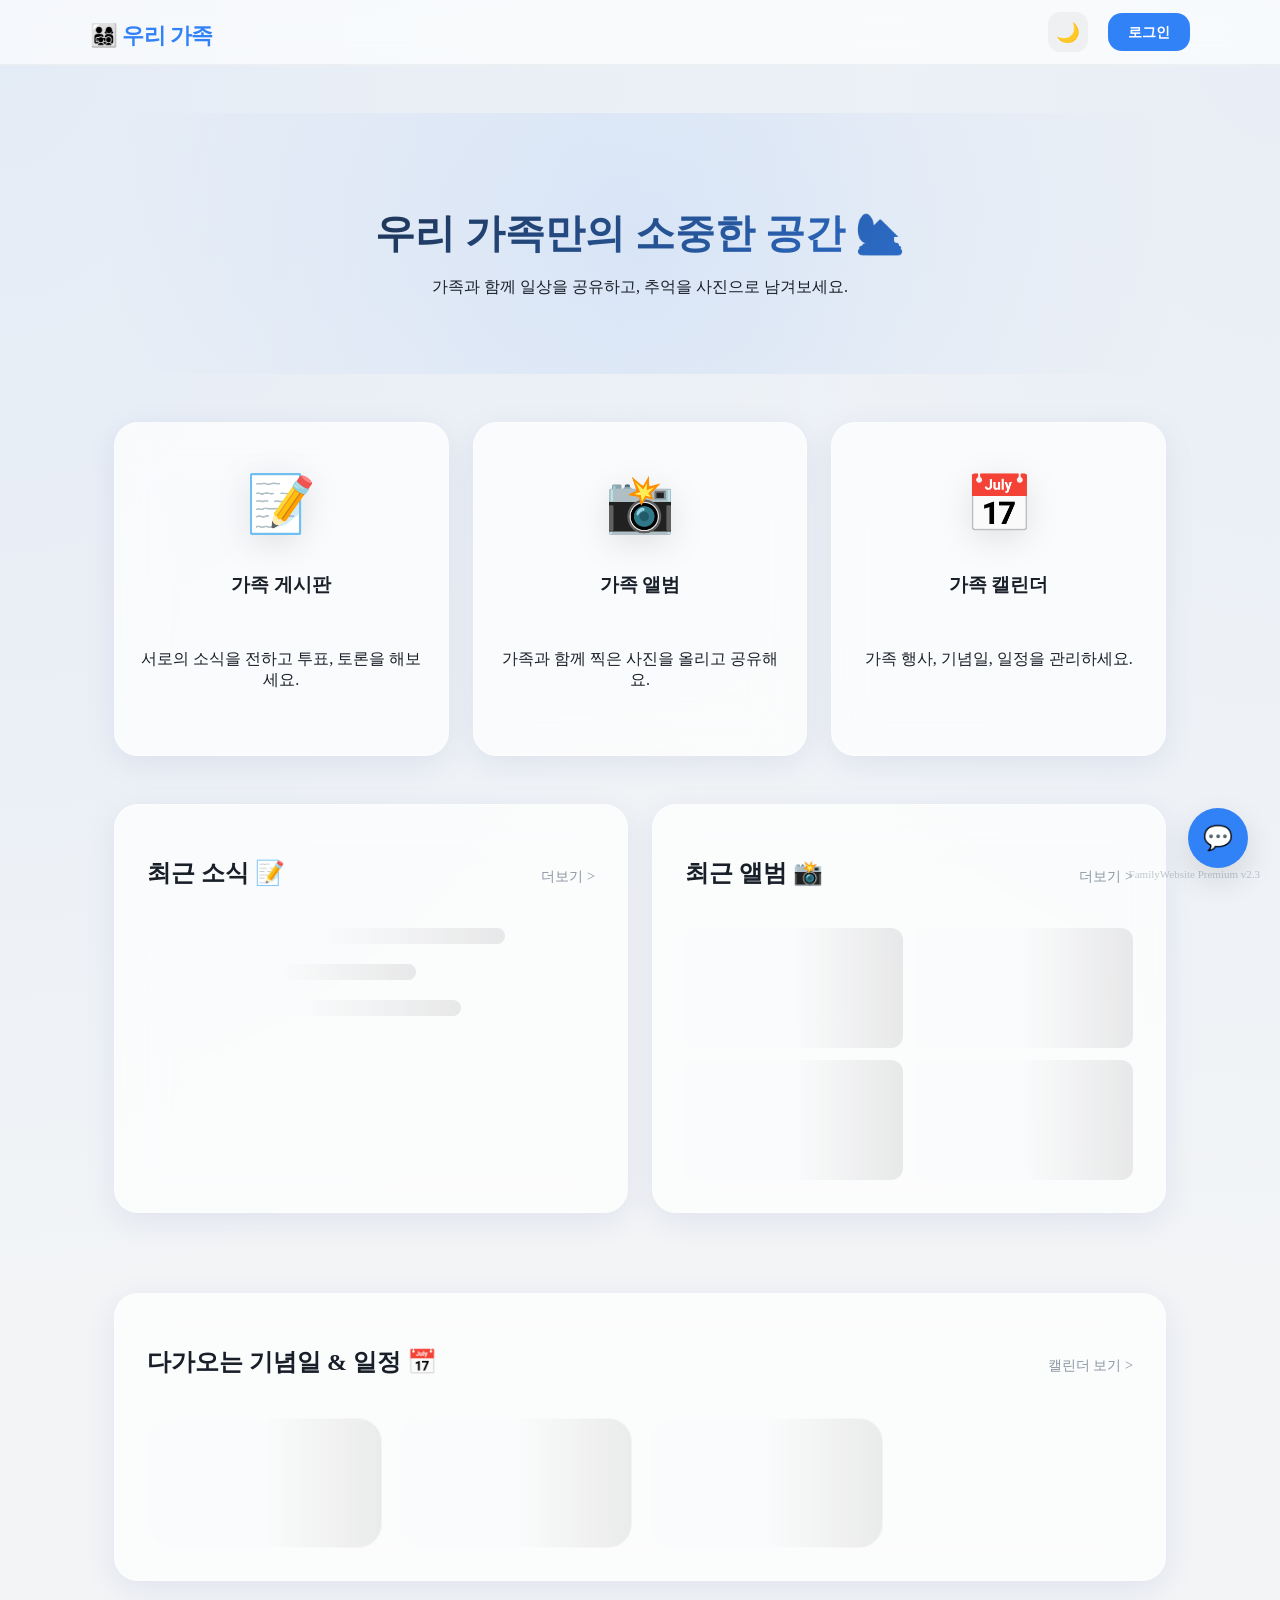
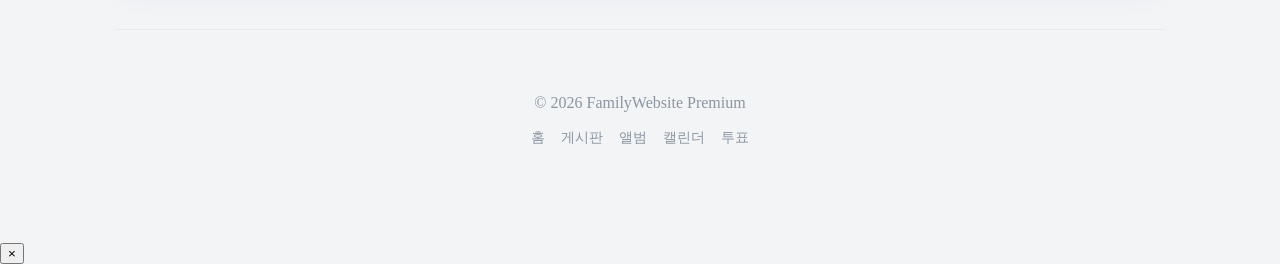
==== commit 63a3ea45: "Enhance: Board search, skeleton UI, lunar calendar, toast notifications, and dashboard improvements" ====
--- a/static/index.html
+++ b/static/index.html
@@ -57,7 +57,11 @@
                         <a href="/board.html" class="subtle-link">더보기 ></a>
                     </div>
                     <div id="recent-posts-list" class="post-list">
-                        <p style="color: var(--color-text-tertiary); text-align: center; padding: 20px;">불러오는 중...</p>
+                        <div class="flex-column gap-12">
+                            <div class="skeleton-text skeleton" style="width: 80%;"></div>
+                            <div class="skeleton-text skeleton" style="width: 60%;"></div>
+                            <div class="skeleton-text skeleton" style="width: 70%;"></div>
+                        </div>
                     </div>
                 </section>
 
@@ -68,7 +72,10 @@
                         <a href="/album.html" class="subtle-link">더보기 ></a>
                     </div>
                     <div id="recent-photos-grid" style="display: grid; grid-template-columns: repeat(2, 1fr); gap: 12px;">
-                        <p style="grid-column: span 2; color: var(--color-text-tertiary); text-align: center; padding: 20px;">불러오는 중...</p>
+                        <div class="skeleton" style="height: 120px; border-radius: 12px;"></div>
+                        <div class="skeleton" style="height: 120px; border-radius: 12px;"></div>
+                        <div class="skeleton" style="height: 120px; border-radius: 12px;"></div>
+                        <div class="skeleton" style="height: 120px; border-radius: 12px;"></div>
                     </div>
                 </section>
             </div>
@@ -80,7 +87,9 @@
                     <a href="/calendar.html" class="subtle-link">캘린더 보기 ></a>
                 </div>
                 <div id="upcoming-list" style="display: grid; grid-template-columns: repeat(auto-fill, minmax(200px, 1fr)); gap: 16px;">
-                    <p style="color: var(--color-text-tertiary); text-align: center; padding: 20px;">불러오는 중...</p>
+                    <div class="skeleton-card skeleton" style="height: 80px;"></div>
+                    <div class="skeleton-card skeleton" style="height: 80px;"></div>
+                    <div class="skeleton-card skeleton" style="height: 80px;"></div>
                 </div>
             </section>
 
--- a/static/style.css
+++ b/static/style.css
@@ -582,6 +582,10 @@
 
 .gap-8 {
     gap: 8px;
+}
+
+.gap-12 {
+    gap: 12px;
 }
 
 .gap-16 {
@@ -1231,6 +1235,127 @@
     gap: 24px;
 }
 
+/* --- Skeleton Loading --- */
+.skeleton {
+    background: linear-gradient(90deg, var(--color-bg-input) 25%, var(--color-border-medium) 50%, var(--color-bg-input) 75%);
+    background-size: 200% 100%;
+    animation: skeleton-loading 1.5s infinite;
+    border-radius: var(--radius-sm);
+}
+
+@keyframes skeleton-loading {
+    0% {
+        background-position: 200% 0;
+    }
+    100% {
+        background-position: -200% 0;
+    }
+}
+
+.skeleton-text {
+    height: 1rem;
+    margin-bottom: 0.5rem;
+}
+
+.skeleton-title {
+    height: 1.5rem;
+    width: 60%;
+    margin-bottom: 1rem;
+}
+
+.skeleton-circle {
+    border-radius: 50%;
+}
+
+.skeleton-card {
+    background-color: var(--color-bg-card);
+    border-radius: var(--radius-lg);
+    padding: 24px;
+    border: var(--glass-border);
+}
+
+.category-chip {
+    display: inline-flex;
+    align-items: center;
+    gap: 8px;
+    padding: 8px 16px;
+    border-radius: var(--radius-full);
+    border: 1px solid var(--color-border-medium);
+    font-size: 0.9rem;
+    cursor: pointer;
+    transition: var(--transition-base);
+    background: var(--color-bg-card);
+    color: var(--color-text-secondary);
+}
+
+.category-chip:hover {
+    border-color: var(--color-primary);
+    background: var(--color-primary-light);
+}
+
+.category-chip.selected {
+    border-color: var(--color-primary);
+    background: var(--color-primary-light);
+    color: var(--color-primary);
+    font-weight: 700;
+}
+
+.category-chip .dot {
+    width: 10px;
+    height: 10px;
+    border-radius: 50%;
+}
+
+/* --- Toast Notifications --- */
+#toast-container {
+    position: fixed;
+    top: 32px;
+    left: 50%;
+    transform: translateX(-50%);
+    z-index: 9999;
+    display: flex;
+    flex-direction: column;
+    gap: 12px;
+    pointer-events: none;
+}
+
+.toast {
+    min-width: 280px;
+    padding: 16px 24px;
+    background-color: rgba(25, 31, 40, 0.9);
+    color: white;
+    border-radius: var(--radius-md);
+    box-shadow: var(--shadow-lg);
+    backdrop-filter: blur(8px);
+    display: flex;
+    align-items: center;
+    gap: 12px;
+    font-weight: 600;
+    font-size: 0.95rem;
+    animation: toast-in-out 3s ease-in-out forwards;
+    pointer-events: auto;
+}
+
+[data-theme='dark'] .toast {
+    background-color: rgba(242, 244, 246, 0.9);
+    color: #191f28;
+}
+
+.toast.error {
+    border-left: 4px solid var(--color-red);
+}
+
+.toast.success {
+    border-left: 4px solid var(--color-green);
+}
+
+@keyframes toast-in-out {
+    0% { opacity: 0; transform: translateY(-20px); }
+    10% { opacity: 1; transform: translateY(0); }
+    90% { opacity: 1; transform: translateY(0); }
+    100% { opacity: 0; transform: translateY(-20px); }
+}
+
 /* --- Responsive --- */
 @media (max-width: 768px) {
     .feature-grid {
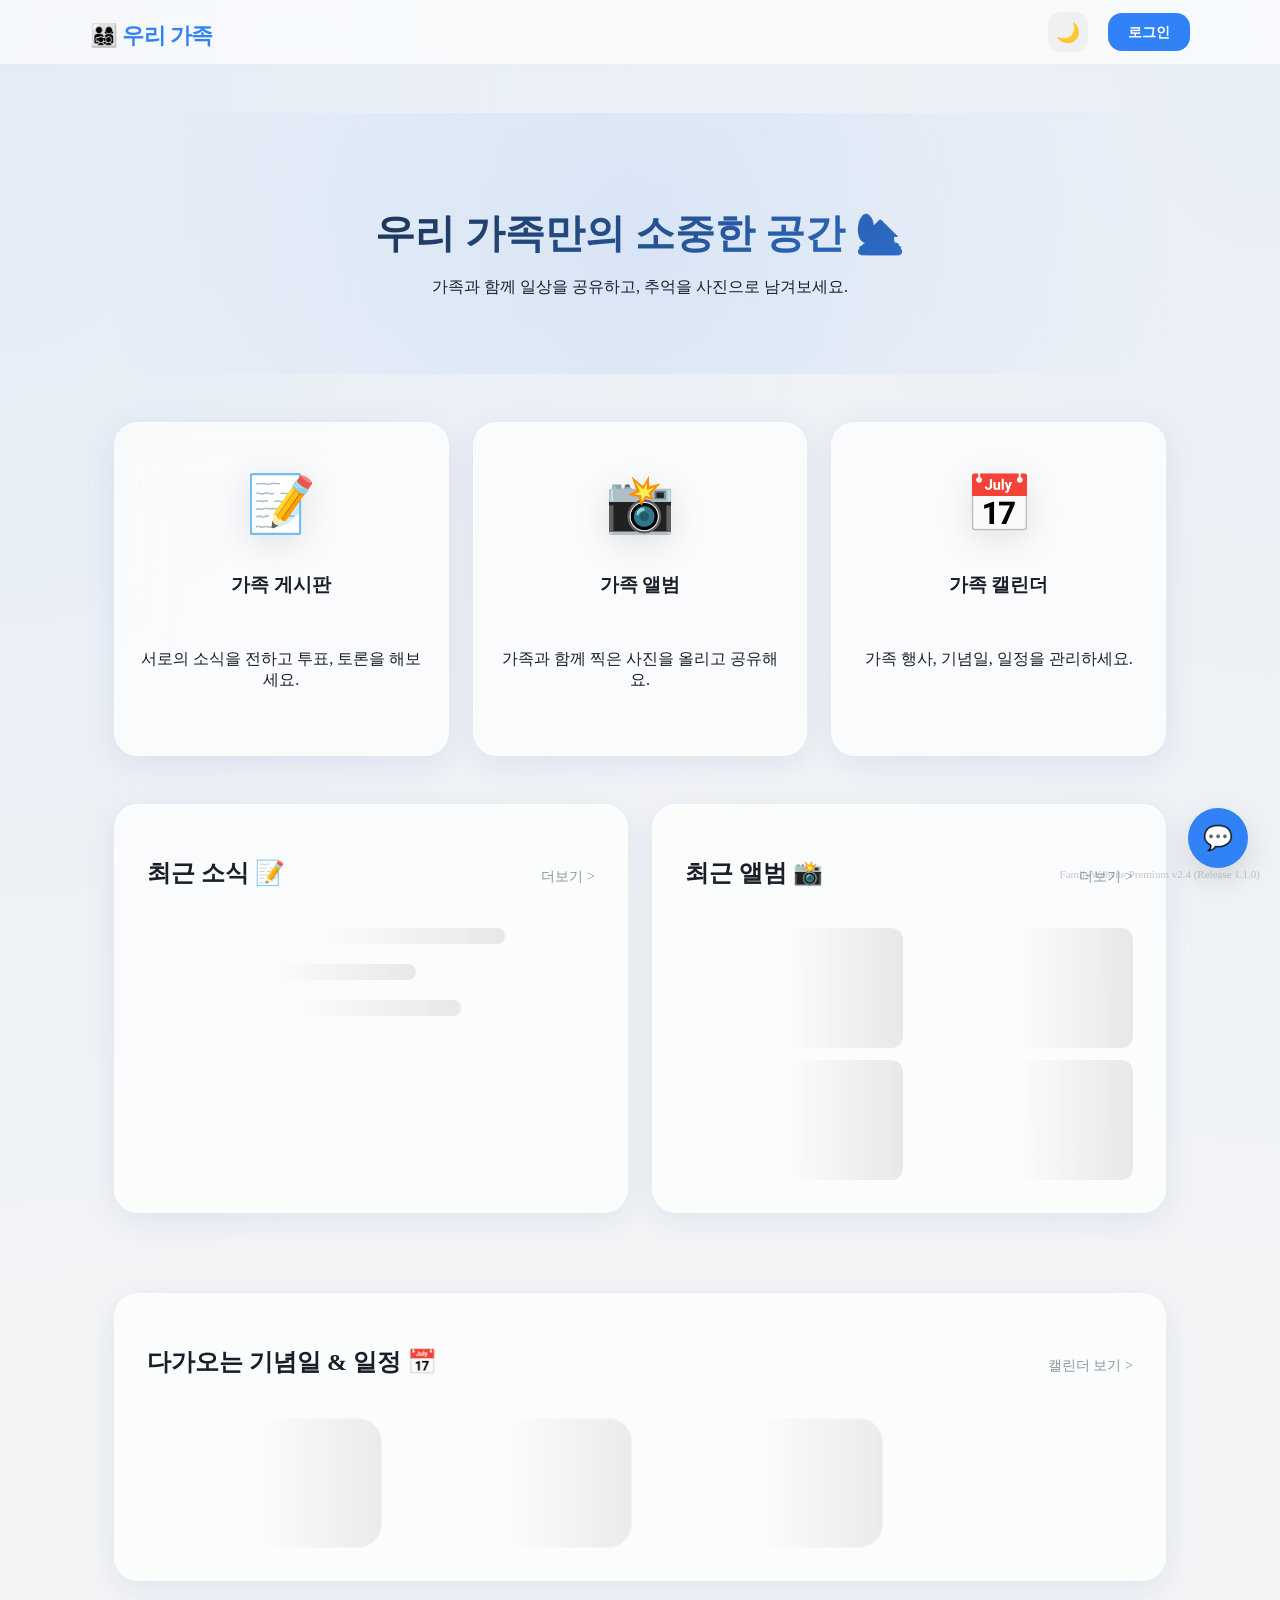
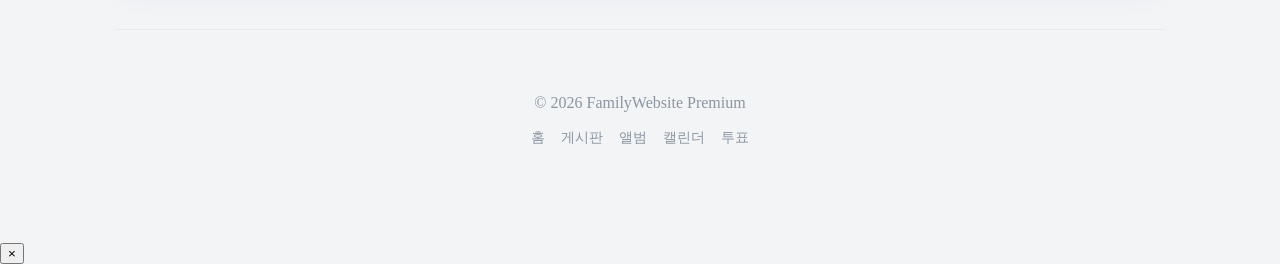
==== commit fc3a8e56: "앨범 데이터 통합: 게시판 사진 동기화 및 데이터베이스 복구" ====
--- a/static/index.html
+++ b/static/index.html
@@ -146,7 +146,15 @@
                         height: 120px;
                         border-radius: 12px;
                         box-shadow: var(--shadow-sm);
+                        cursor: pointer;
                     `;
+                    img.onclick = () => {
+                        if (photo.type === 'post' && photo.link) {
+                            window.location.href = photo.link;
+                        } else {
+                            window.location.href = '/album.html';
+                        }
+                    };
                     photosGrid.appendChild(img);
                 });
                 const photoList = Array.isArray(photos) ? photos : [];
--- a/static/style.css
+++ b/static/style.css
@@ -1358,16 +1358,64 @@
 
 /* --- Responsive --- */
 @media (max-width: 768px) {
+    .logo a {
+        font-size: 1.1rem;
+        white-space: nowrap;
+    }
+
+    .user-greeting {
+        display: none !important;
+    }
+
+    .header-inner {
+        padding: 0 8px;
+    }
+
+    .nav-right {
+        gap: 6px;
+    }
+
+    .header-user-info {
+        gap: 8px;
+    }
+
+    .logout-btn {
+        padding: 4px 8px !important;
+        font-size: 0.75rem !important;
+        height: 32px !important;
+    }
+
+    .theme-toggle-btn, #notif-btn {
+        width: 34px !important;
+        height: 34px !important;
+        font-size: 1rem !important;
+        margin-right: 2px !important;
+    }
+
+    .page-content-wrapper {
+        padding: var(--spacing-lg) 12px;
+    }
+
+    .content-section {
+        padding: 24px 16px;
+    }
+
+    .auth-card {
+        padding: 24px 16px;
+    }
+
     .feature-grid {
         grid-template-columns: 1fr;
+        gap: 16px;
+    }
+
+    .hero-banner {
+        padding: 40px 16px;
+        margin-bottom: 32px;
     }
 
     .hero-banner h1 {
         font-size: 1.8rem;
-    }
-
-    .page-content-wrapper {
-        padding: var(--spacing-lg) var(--spacing-sm);
     }
 
     .home-dynamic-row {
@@ -1384,4 +1432,16 @@
         right: -60px;
         width: 280px;
     }
+
+    .album-grid, .photo-grid {
+        grid-template-columns: repeat(auto-fill, minmax(100%, 1fr));
+        gap: 16px;
+    }
+}
+
+/* Extra small devices */
+@media (max-width: 380px) {
+    .logo a {
+        font-size: 1.05rem;
+    }
 }
